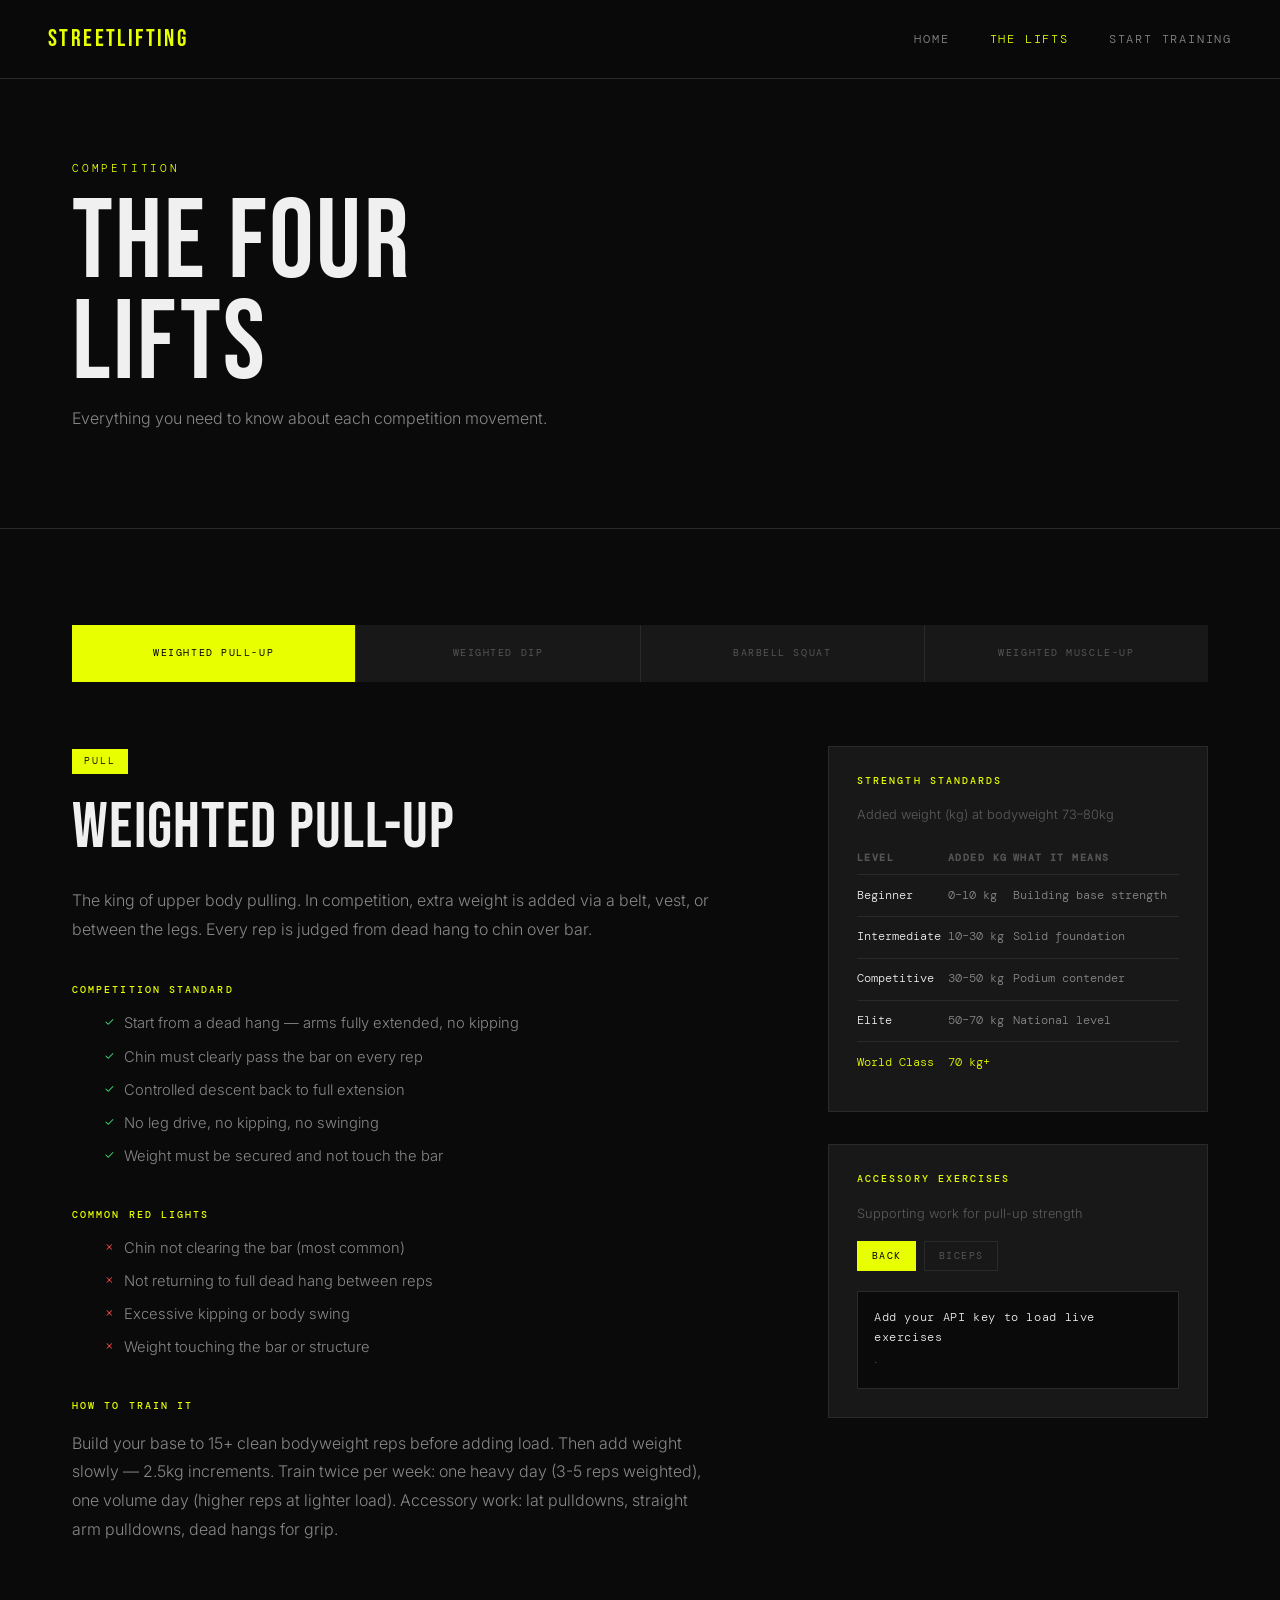
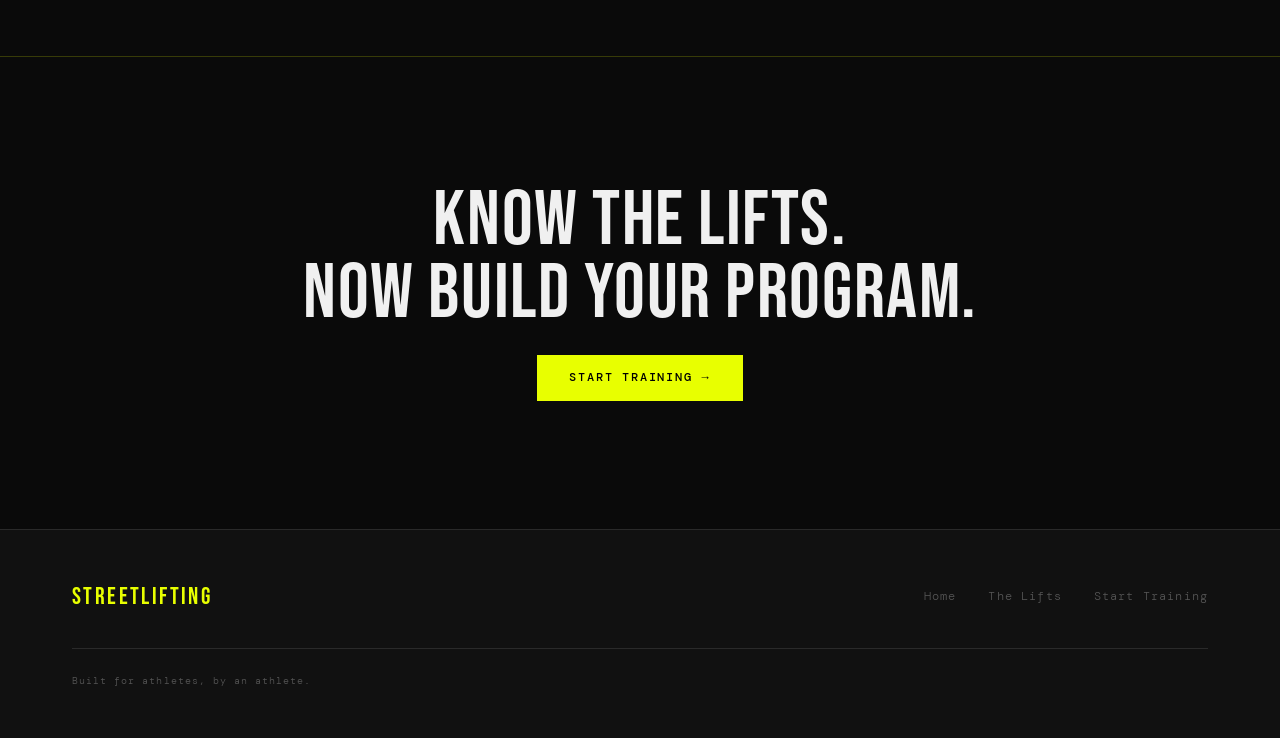
==== lifts.html @ 91a70bfb "feat: updated a lot of files (forgot to push earlier)" ====
<!DOCTYPE html>
<html lang="en">
<head>
  <meta charset="UTF-8" />
  <meta name="viewport" content="width=device-width, initial-scale=1.0" />
  <title>The Four Lifts — STREETLIFTING</title>
  <link rel="stylesheet" href="https://cdn.jsdelivr.net/npm/bootstrap@5.3.3/dist/css/bootstrap.min.css" />
  <link rel="stylesheet" href="css/style.css" />
  <link href="https://fonts.googleapis.com/css2?family=Bebas+Neue&family=DM+Mono:wght@400;500&family=Inter:wght@300;400;500&display=swap" rel="stylesheet" />
</head>
<body>

  <nav class="site-nav" id="navbar">
    <a href="index.html" class="nav-logo">STREETLIFTING</a>
    <div class="nav-links">
      <a href="index.html">HOME</a>
      <a href="lifts.html" class="active">THE LIFTS</a>
      <a href="start.html">START TRAINING</a>
    </div>
    <div class="nav-hamburger" id="hamburger">&#9776;</div>
  </nav>
  <div class="nav-mobile" id="mobileMenu">
    <a href="index.html">HOME</a>
    <a href="lifts.html">THE LIFTS</a>
    <a href="start.html">START TRAINING</a>
  </div>

  <!-- PAGE HEADER -->
  <section class="page-header">
    <div class="container-sl">
      <div class="section-eyebrow">COMPETITION</div>
      <h1 class="hero-title" style="font-size: clamp(3rem, 10vw, 7rem);">THE FOUR<br/>LIFTS</h1>
      <p class="body-text">Everything you need to know about each competition movement.</p>
    </div>
  </section>

  <!-- LIFT TABS -->
  <section class="section-dark">
    <div class="container-sl">
      <div class="lift-tabs" id="liftTabs">
        <button class="lift-tab active" data-lift="pullup">WEIGHTED PULL-UP</button>
        <button class="lift-tab" data-lift="dip">WEIGHTED DIP</button>
        <button class="lift-tab" data-lift="squat">BARBELL SQUAT</button>
        <button class="lift-tab" data-lift="muscleup">WEIGHTED MUSCLE-UP</button>
      </div>

      <!-- PULL-UP PANEL -->
      <div class="lift-panel active" id="panel-pullup">
        <div class="lift-detail-layout">
          <div class="lift-detail-main">
            <div class="lift-badge">PULL</div>
            <h2 class="lift-detail-title">WEIGHTED PULL-UP</h2>
            <p class="body-text">The king of upper body pulling. In competition, extra weight is added via a belt, vest, or between the legs. Every rep is judged from dead hang to chin over bar.</p>

            <div class="detail-block">
              <h4 class="detail-heading">COMPETITION STANDARD</h4>
              <ul class="standards-list">
                <li>Start from a dead hang — arms fully extended, no kipping</li>
                <li>Chin must clearly pass the bar on every rep</li>
                <li>Controlled descent back to full extension</li>
                <li>No leg drive, no kipping, no swinging</li>
                <li>Weight must be secured and not touch the bar</li>
              </ul>
            </div>

            <div class="detail-block">
              <h4 class="detail-heading">COMMON RED LIGHTS</h4>
              <ul class="redlight-list">
                <li>Chin not clearing the bar (most common)</li>
                <li>Not returning to full dead hang between reps</li>
                <li>Excessive kipping or body swing</li>
                <li>Weight touching the bar or structure</li>
              </ul>
            </div>

            <div class="detail-block">
              <h4 class="detail-heading">HOW TO TRAIN IT</h4>
              <p class="body-text">Build your base to 15+ clean bodyweight reps before adding load. Then add weight slowly — 2.5kg increments. Train twice per week: one heavy day (3-5 reps weighted), one volume day (higher reps at lighter load). Accessory work: lat pulldowns, straight arm pulldowns, dead hangs for grip.</p>
            </div>
          </div>

          <div class="lift-detail-side">
            <div class="standards-table-wrap">
              <h4 class="detail-heading">STRENGTH STANDARDS</h4>
              <p class="body-text" style="font-size:0.8rem; opacity:0.6; margin-bottom:1rem;">Added weight (kg) at bodyweight 73–80kg</p>
              <table class="standards-table">
                <thead>
                  <tr><th>LEVEL</th><th>ADDED KG</th><th>WHAT IT MEANS</th></tr>
                </thead>
                <tbody>
                  <tr><td>Beginner</td><td>0–10 kg</td><td>Building base strength</td></tr>
                  <tr><td>Intermediate</td><td>10–30 kg</td><td>Solid foundation</td></tr>
                  <tr><td>Competitive</td><td>30–50 kg</td><td>Podium contender</td></tr>
                  <tr><td>Elite</td><td>50–70 kg</td><td>National level</td></tr>
                  <tr><td>World Class</td><td>70 kg+</td>
                </tbody>
              </table>
            </div>

            <!-- API ACCESSORY SECTION -->
            <div class="accessory-wrap">
              <h4 class="detail-heading">ACCESSORY EXERCISES</h4>
              <p class="body-text" style="font-size:0.8rem; opacity:0.6; margin-bottom:1rem;">Supporting work for pull-up strength</p>
              <div class="accessory-filter-row">
                <button class="accessory-filter active" data-muscle="back">BACK</button>
                <button class="accessory-filter" data-muscle="biceps">BICEPS</button>
              </div>
              <div class="accessory-results" id="accessory-pullup">
                <div class="api-loading">Loading exercises...</div>
              </div>
            </div>
          </div>
        </div>
      </div>

      <!-- DIP PANEL -->
      <div class="lift-panel" id="panel-dip">
        <div class="lift-detail-layout">
          <div class="lift-detail-main">
            <div class="lift-badge">PUSH</div>
            <h2 class="lift-detail-title">WEIGHTED DIP</h2>
            <p class="body-text">The pressing counterpart to the pull-up. Performed on parallel bars with added weight. Requires full lockout at the top and 90° elbow bend at the bottom minimum.</p>

            <div class="detail-block">
              <h4 class="detail-heading">COMPETITION STANDARD</h4>
              <ul class="standards-list">
                <li>Start at full lockout — arms completely straight</li>
                <li>Lower until upper arm is parallel to the ground (90° at elbow)</li>
                <li>Return to full lockout — no partial reps</li>
                <li>Body stays controlled — no excessive forward lean</li>
                <li>Feet must not touch the bars or ground</li>
              </ul>
            </div>

            <div class="detail-block">
              <h4 class="detail-heading">COMMON RED LIGHTS</h4>
              <ul class="redlight-list">
                <li>Not reaching 90° depth at the bottom</li>
                <li>Not locking out fully at the top</li>
                <li>Feet touching the structure</li>
                <li>Excessive forward lean beyond what's needed</li>
              </ul>
            </div>

            <div class="detail-block">
              <h4 class="detail-heading">HOW TO TRAIN IT</h4>
              <p class="body-text">Reach 20+ clean bodyweight dips before loading. Add weight in 5kg steps. Heavy day: 3-5 reps at 85-90% max. Volume day: multiple sets of 8-12 at moderate weight. Accessory: tricep pushdowns, chest press, shoulder stability work.</p>
            </div>
          </div>

          <div class="lift-detail-side">
            <div class="standards-table-wrap">
              <h4 class="detail-heading">STRENGTH STANDARDS</h4>
              <p class="body-text" style="font-size:0.8rem; opacity:0.6; margin-bottom:1rem;">Added weight (kg) at bodyweight 75–82kg</p>
              <table class="standards-table">
                <thead>
                  <tr><th>LEVEL</th><th>ADDED KG</th><th>WHAT IT MEANS</th></tr>
                </thead>
                <tbody>
                  <tr><td>Beginner</td><td>0–15 kg</td><td>Building base strength</td></tr>
                  <tr><td>Intermediate</td><td>15–40 kg</td><td>Solid foundation</td></tr>
                  <tr><td>Competitive</td><td>40–60 kg</td><td>Podium contender</td></tr>
                  <tr><td>Elite</td><td>60–90 kg</td><td>National level</td></tr>
                  <tr><td>World Class</td><td>90 kg+</td><td>Top of the sport</td></tr>
                </tbody>
              </table>
            </div>

            <div class="accessory-wrap">
              <h4 class="detail-heading">ACCESSORY EXERCISES</h4>
              <p class="body-text" style="font-size:0.8rem; opacity:0.6; margin-bottom:1rem;">Supporting work for dip strength</p>
              <div class="accessory-filter-row">
                <button class="accessory-filter active" data-muscle="triceps">TRICEPS</button>
                <button class="accessory-filter" data-muscle="chest">CHEST</button>
              </div>
              <div class="accessory-results" id="accessory-dip">
                <div class="api-loading">Loading exercises...</div>
              </div>
            </div>
          </div>
        </div>
      </div>

      <!-- SQUAT PANEL -->
      <div class="lift-panel" id="panel-squat">
        <div class="lift-detail-layout">
          <div class="lift-detail-main">
            <div class="lift-badge">LEGS</div>
            <h2 class="lift-detail-title">BARBELL SQUAT</h2>
            <p class="body-text">The raw strength anchor of streetlifting. A back squat judged to competition depth — hip crease below knee. Often the lift that separates the competitors from the contenders.</p>

            <div class="detail-block">
              <h4 class="detail-heading">COMPETITION STANDARD</h4>
              <ul class="standards-list">
                <li>Bar on upper back (high or low bar, athlete's choice)</li>
                <li>Hip crease must pass below the top of the knee at the bottom</li>
                <li>Stand to full lockout at the top</li>
                <li>No squat suit or wraps unless federation allows</li>
                <li>Wait for the judge's signal before beginning and racking</li>
              </ul>
            </div>

            <div class="detail-block">
              <h4 class="detail-heading">COMMON RED LIGHTS</h4>
              <ul class="redlight-list">
                <li>Depth not reached (most common fault in competition)</li>
                <li>Not waiting for the rack signal</li>
                <li>Forward lean causing bar to shift</li>
                <li>Knee cave at the bottom</li>
              </ul>
            </div>

            <div class="detail-block">
              <h4 class="detail-heading">HOW TO TRAIN IT</h4>
              <p class="body-text">Train depth from day one — never squat to a box that's too high. Program linear progression: add 2.5–5kg per session when you're newer. Run 3–5 rep sets for competition prep. Accessory: Romanian deadlifts, leg press, Bulgarian split squats, core work.</p>
            </div>
          </div>

          <div class="lift-detail-side">
            <div class="standards-table-wrap">
              <h4 class="detail-heading">STRENGTH STANDARDS</h4>
              <p class="body-text" style="font-size:0.8rem; opacity:0.6; margin-bottom:1rem;">Total weight lifted (kg) at bodyweight 75–82kg</p>
              <table class="standards-table">
                <thead>
                  <tr><th>LEVEL</th><th>SQUAT (KG)</th><th>BW MULTIPLE</th></tr>
                </thead>
                <tbody>
                  <tr><td>Beginner</td><td>60–80 kg</td><td>~0.8–1.0x BW</td></tr>
                  <tr><td>Intermediate</td><td>80–120 kg</td><td>~1.0–1.5x BW</td></tr>
                  <tr><td>Competitive</td><td>120–160 kg</td><td>~1.5–2.0x BW</td></tr>
                  <tr><td>Elite</td><td>160–200 kg</td><td>~2.0–2.5x BW</td></tr>
                  <tr><td>World Class</td><td>200 kg+</td><td>2.5x BW+</td></tr>
                </tbody>
              </table>
            </div>

            <div class="accessory-wrap">
              <h4 class="detail-heading">ACCESSORY EXERCISES</h4>
              <p class="body-text" style="font-size:0.8rem; opacity:0.6; margin-bottom:1rem;">Supporting work for squat strength</p>
              <div class="accessory-filter-row">
                <button class="accessory-filter active" data-muscle="quadriceps">QUADS</button>
                <button class="accessory-filter" data-muscle="glutes">GLUTES</button>
              </div>
              <div class="accessory-results" id="accessory-squat">
                <div class="api-loading">Loading exercises...</div>
              </div>
            </div>
          </div>
        </div>
      </div>

      <!-- MUSCLE-UP PANEL -->
      <div class="lift-panel" id="panel-muscleup">
        <div class="lift-detail-layout">
          <div class="lift-detail-main">
            <div class="lift-badge">SKILL</div>
            <h2 class="lift-detail-title">WEIGHTED MUSCLE-UP</h2>
            <p class="body-text">The technical crown of the sport. A bar muscle-up performed with additional weight — requires both pulling and pushing strength, plus the transition. The hardest lift to judge cleanly.</p>

            <div class="detail-block">
              <h4 class="detail-heading">COMPETITION STANDARD</h4>
              <ul class="standards-list">
                <li>Start from dead hang</li>
                <li>Pull through the bar to a full dip lockout at the top</li>
                <li>No kipping — strict muscle-up only (federation dependent)</li>
                <li>Arms fully extended at the top before descent</li>
                <li>Controlled return to dead hang</li>
              </ul>
            </div>

            <div class="detail-block">
              <h4 class="detail-heading">COMMON RED LIGHTS</h4>
              <ul class="redlight-list">
                <li>Not locking out at the top</li>
                <li>Excessive kipping (federation dependent)</li>
                <li>Not returning to dead hang</li>
                <li>Incomplete transition (chest not clearing the bar)</li>
              </ul>
            </div>

            <div class="detail-block">
              <h4 class="detail-heading">HOW TO TRAIN IT</h4>
              <p class="body-text">You need a strict muscle-up before adding any weight. Period. Build to 5+ clean bodyweight reps first. Then add 2.5kg at a time — transitions get harder fast with load. Train the pull and the dip separately at higher loads than your muscle-up max. Technique is everything here.</p>
            </div>
          </div>

          <div class="lift-detail-side">
            <div class="standards-table-wrap">
              <h4 class="detail-heading">STRENGTH STANDARDS</h4>
              <p class="body-text" style="font-size:0.8rem; opacity:0.6; margin-bottom:1rem;">Added weight (kg) at bodyweight 75–82kg</p>
              <table class="standards-table">
                <thead>
                  <tr><th>LEVEL</th><th>ADDED KG</th><th>WHAT IT MEANS</th></tr>
                </thead>
                <tbody>
                  <tr><td>Beginner</td><td>BW only</td><td>Mastering technique</td></tr>
                  <tr><td>Intermediate</td><td>5–20 kg</td><td>Building loaded strength</td></tr>
                  <tr><td>Competitive</td><td>20–35 kg</td><td>Podium contender</td></tr>
                  <tr><td>Elite</td><td>35–50 kg</td><td>National level</td></tr>
                  <tr><td>World Class</td><td>50 kg+</td><td>Top of the sport</td></tr>
                </tbody>
              </table>
            </div>

            <div class="accessory-wrap">
              <h4 class="detail-heading">ACCESSORY EXERCISES</h4>
              <p class="body-text" style="font-size:0.8rem; opacity:0.6; margin-bottom:1rem;">Supporting work for muscle-up strength</p>
              <div class="accessory-filter-row">
                <button class="accessory-filter active" data-muscle="back">BACK</button>
                <button class="accessory-filter" data-muscle="triceps">TRICEPS</button>
              </div>
              <div class="accessory-results" id="accessory-muscleup">
                <div class="api-loading">Loading exercises...</div>
              </div>
            </div>
          </div>
        </div>
      </div>

    </div>
  </section>

  <section class="section-cta">
    <div class="container-sl text-center">
      <h2 class="section-title">KNOW THE LIFTS.<br/>NOW BUILD YOUR PROGRAM.</h2>
      <a href="start.html" class="btn-primary-sl">START TRAINING →</a>
    </div>
  </section>

  <footer class="site-footer">
    <div class="container-sl">
      <div class="footer-top">
        <span class="nav-logo">STREETLIFTING</span>
        <div class="footer-links">
          <a href="index.html">Home</a>
          <a href="lifts.html">The Lifts</a>
          <a href="start.html">Start Training</a>
        </div>
      </div>
      <div class="footer-bottom">
        <span>Built for athletes, by an athlete.</span>
      </div>
    </div>
  </footer>

  <script src="https://cdn.jsdelivr.net/npm/bootstrap@5.3.3/dist/js/bootstrap.bundle.min.js"></script>
  <script src="js/nav.js"></script>
  <script src="js/lifts.js"></script>
</body>
</html>
---- css/style.css ----
/* ============================================
   STREETLIFTING — Global Styles
   Dark industrial aesthetic. Bebas Neue + DM Mono.
   ============================================ */

:root {
  --bg-black: #0a0a0a;
  --bg-dark: #111111;
  --bg-card: #181818;
  --bg-card-hover: #202020;
  --accent: #e8ff00;
  --accent-dim: #b8cc00;
  --text-primary: #f0f0f0;
  --text-secondary: #888888;
  --text-muted: #555555;
  --border: #2a2a2a;
  --border-accent: #e8ff0033;
  --red: #ff4444;
  --green: #44ff88;
  --font-display: 'Bebas Neue', sans-serif;
  --font-mono: 'DM Mono', monospace;
  --font-body: 'Inter', sans-serif;
}

*, *::before, *::after { box-sizing: border-box; margin: 0; padding: 0; }

html { scroll-behavior: smooth; }

body {
  background: var(--bg-black);
  color: var(--text-primary);
  font-family: var(--font-body);
  font-weight: 300;
  line-height: 1.6;
  overflow-x: hidden;
}

/* ============================================
   NAVIGATION
   ============================================ */

.site-nav {
  position: fixed;
  top: 0; left: 0; right: 0;
  z-index: 100;
  display: flex;
  align-items: center;
  justify-content: space-between;
  padding: 1.25rem 3rem;
  background: rgba(10,10,10,0.92);
  backdrop-filter: blur(12px);
  border-bottom: 1px solid var(--border);
  transition: padding 0.3s ease;
}

.site-nav.scrolled {
  padding: 0.85rem 3rem;
}

.nav-logo {
  font-family: var(--font-display);
  font-size: 1.5rem;
  letter-spacing: 0.1em;
  color: var(--accent);
  text-decoration: none;
}

.nav-links {
  display: flex;
  gap: 2.5rem;
}

.nav-links a {
  font-family: var(--font-mono);
  font-size: 0.75rem;
  letter-spacing: 0.15em;
  color: var(--text-secondary);
  text-decoration: none;
  transition: color 0.2s;
}

.nav-links a:hover,
.nav-links a.active {
  color: var(--accent);
}

.nav-hamburger {
  display: none;
  font-size: 1.5rem;
  color: var(--text-primary);
  cursor: pointer;
}

.nav-mobile {
  display: none;
  position: fixed;
  top: 60px; left: 0; right: 0;
  z-index: 99;
  background: var(--bg-dark);
  border-bottom: 1px solid var(--border);
  flex-direction: column;
  padding: 1rem 2rem;
  gap: 1rem;
}

.nav-mobile.open { display: flex; }

.nav-mobile a {
  font-family: var(--font-mono);
  font-size: 0.85rem;
  letter-spacing: 0.15em;
  color: var(--text-secondary);
  text-decoration: none;
  padding: 0.5rem 0;
  border-bottom: 1px solid var(--border);
}

@media (max-width: 768px) {
  .site-nav { padding: 1rem 1.5rem; }
  .nav-links { display: none; }
  .nav-hamburger { display: block; }
}

/* ============================================
   LAYOUT
   ============================================ */

.container-sl {
  max-width: 1200px;
  margin: 0 auto;
  padding: 0 2rem;
}

.section-dark {
  background: var(--bg-black);
  padding: 6rem 0;
}

.section-accent {
  background: var(--bg-dark);
  padding: 6rem 0;
  border-top: 1px solid var(--border);
  border-bottom: 1px solid var(--border);
}

.section-cta {
  background: var(--bg-black);
  padding: 8rem 0;
  border-top: 1px solid var(--border-accent);
}

/* ============================================
   TYPOGRAPHY
   ============================================ */

.hero-title {
  font-family: var(--font-display);
  font-size: clamp(5rem, 15vw, 11rem);
  line-height: 0.9;
  letter-spacing: 0.02em;
  color: var(--text-primary);
}

.section-title {
  font-family: var(--font-display);
  font-size: clamp(2.5rem, 6vw, 5rem);
  line-height: 0.95;
  letter-spacing: 0.02em;
  color: var(--text-primary);
  margin-bottom: 1.5rem;
}

.section-eyebrow {
  font-family: var(--font-mono);
  font-size: 0.7rem;
  letter-spacing: 0.25em;
  color: var(--accent);
  margin-bottom: 1rem;
}

.body-text {
  font-size: 1rem;
  color: var(--text-secondary);
  line-height: 1.8;
  max-width: 640px;
  margin-bottom: 1rem;
}

/* ============================================
   HERO
   ============================================ */

.hero {
  min-height: 100vh;
  display: flex;
  flex-direction: column;
  justify-content: center;
  padding-top: 80px;
  position: relative;
  overflow: hidden;
  background: var(--bg-black);
}

.hero-bg-text {
  position: absolute;
  font-family: var(--font-display);
  font-size: clamp(15rem, 40vw, 35rem);
  color: rgba(232, 255, 0, 0.025);
  right: -2rem;
  top: 50%;
  transform: translateY(-50%);
  pointer-events: none;
  letter-spacing: -0.05em;
  line-height: 1;
}

.hero-content {
  padding: 4rem 3rem;
  max-width: 1200px;
  margin: 0 auto;
  width: 100%;
  animation: fadeUp 0.8s ease both;
}

.hero-eyebrow {
  font-family: var(--font-mono);
  font-size: 0.7rem;
  letter-spacing: 0.3em;
  color: var(--accent);
  margin-bottom: 1.5rem;
}

.hero-sub {
  font-size: 1.1rem;
  color: var(--text-secondary);
  margin: 1.5rem 0 2.5rem;
  line-height: 1.7;
}

.hero-cta-row {
  display: flex;
  gap: 1rem;
  flex-wrap: wrap;
}

.hero-stats-bar {
  display: flex;
  border-top: 1px solid var(--border);
  background: var(--bg-dark);
  padding: 0 3rem;
}

.hero-stat {
  flex: 1;
  display: flex;
  flex-direction: column;
  align-items: center;
  padding: 1.5rem 1rem;
  border-right: 1px solid var(--border);
}

.hero-stat:last-child { border-right: none; }

.stat-num {
  font-family: var(--font-display);
  font-size: 2.5rem;
  color: var(--accent);
  line-height: 1;
}

.stat-label {
  font-family: var(--font-mono);
  font-size: 0.65rem;
  letter-spacing: 0.1em;
  color: var(--text-muted);
  margin-top: 0.25rem;
  text-align: center;
}

@media (max-width: 600px) {
  .hero-content { padding: 3rem 1.5rem; }
  .hero-stats-bar { padding: 0; flex-wrap: wrap; }
  .hero-stat { flex: 0 0 50%; border-bottom: 1px solid var(--border); }
}

/* ============================================
   BUTTONS
   ============================================ */

.btn-primary-sl {
  display: inline-block;
  background: var(--accent);
  color: #000;
  font-family: var(--font-mono);
  font-size: 0.75rem;
  font-weight: 500;
  letter-spacing: 0.15em;
  padding: 0.85rem 2rem;
  text-decoration: none;
  border: none;
  cursor: pointer;
  transition: background 0.2s, transform 0.15s;
}

.btn-primary-sl:hover {
  background: var(--accent-dim);
  transform: translateY(-1px);
}

.btn-ghost-sl {
  display: inline-block;
  background: transparent;
  color: var(--text-primary);
  font-family: var(--font-mono);
  font-size: 0.75rem;
  letter-spacing: 0.15em;
  padding: 0.85rem 2rem;
  text-decoration: none;
  border: 1px solid var(--border);
  cursor: pointer;
  transition: border-color 0.2s, color 0.2s;
}

.btn-ghost-sl:hover {
  border-color: var(--accent);
  color: var(--accent);
}

/* ============================================
   HOME — SPLIT LAYOUT
   ============================================ */

.split-layout {
  display: grid;
  grid-template-columns: 1fr 1fr;
  gap: 6rem;
  align-items: center;
}

.lift-icons-grid {
  display: grid;
  grid-template-columns: 1fr 1fr;
  gap: 1px;
  background: var(--border);
}

.lift-icon-card {
  background: var(--bg-card);
  padding: 2.5rem;
  display: flex;
  flex-direction: column;
  align-items: center;
  gap: 1rem;
  transition: background 0.2s;
}

.lift-icon-card:hover { background: var(--bg-card-hover); }

.lift-icon {
  font-size: 2.5rem;
  color: var(--accent);
}

.lift-icon-name {
  font-family: var(--font-mono);
  font-size: 0.65rem;
  letter-spacing: 0.15em;
  color: var(--text-muted);
  text-align: center;
}

@media (max-width: 900px) {
  .split-layout { grid-template-columns: 1fr; gap: 3rem; }
}

/* ============================================
   ASSESSMENT (HOME)
   ============================================ */

.assessment-grid {
  display: grid;
  grid-template-columns: repeat(auto-fit, minmax(200px, 1fr));
  gap: 1.5rem;
  margin-top: 2rem;
}

.assess-input-group { display: flex; flex-direction: column; gap: 0.5rem; }

.assess-label {
  font-family: var(--font-mono);
  font-size: 0.65rem;
  letter-spacing: 0.15em;
  color: var(--text-muted);
}

.assess-input {
  background: var(--bg-card);
  border: 1px solid var(--border);
  color: var(--text-primary);
  padding: 0.75rem 1rem;
  font-family: var(--font-mono);
  font-size: 0.9rem;
  outline: none;
  transition: border-color 0.2s;
  width: 100%;
}

.assess-input:focus { border-color: var(--accent); }

.assess-result {
  margin-top: 2.5rem;
  padding: 2rem;
  background: var(--bg-card);
  border-left: 3px solid var(--accent);
  animation: fadeUp 0.4s ease both;
}

.assess-result-level {
  font-family: var(--font-display);
  font-size: 3rem;
  color: var(--accent);
  line-height: 1;
}

.assess-result-text {
  font-family: var(--font-mono);
  font-size: 0.85rem;
  color: var(--text-secondary);
  margin-top: 0.75rem;
  line-height: 1.7;
}

/* ============================================
   COMPETITION FORMAT STEPS
   ============================================ */

.format-steps {
  display: grid;
  grid-template-columns: repeat(auto-fit, minmax(260px, 1fr));
  gap: 1px;
  background: var(--border);
  margin-top: 3rem;
}

.format-step {
  background: var(--bg-card);
  padding: 2.5rem;
  display: flex;
  gap: 1.5rem;
}

.step-num {
  font-family: var(--font-display);
  font-size: 3rem;
  color: var(--accent);
  line-height: 1;
  flex-shrink: 0;
}

.step-content h3 {
  font-family: var(--font-mono);
  font-size: 0.75rem;
  letter-spacing: 0.2em;
  color: var(--text-primary);
  margin-bottom: 0.75rem;
}

.step-content p {
  font-size: 0.9rem;
  color: var(--text-secondary);
  line-height: 1.7;
}

/* ============================================
   PAGE HEADER
   ============================================ */

.page-header {
  padding: 10rem 0 5rem;
  background: var(--bg-black);
  border-bottom: 1px solid var(--border);
}

.page-header .container-sl { max-width: 1200px; margin: 0 auto; padding: 0 2rem; }

/* ============================================
   LIFTS PAGE — TABS
   ============================================ */

.lift-tabs {
  display: flex;
  flex-wrap: wrap;
  gap: 1px;
  background: var(--border);
  margin-bottom: 4rem;
}

.lift-tab {
  flex: 1;
  min-width: 160px;
  background: var(--bg-card);
  border: none;
  color: var(--text-muted);
  font-family: var(--font-mono);
  font-size: 0.65rem;
  letter-spacing: 0.15em;
  padding: 1.25rem 1rem;
  cursor: pointer;
  transition: all 0.2s;
}

.lift-tab:hover { color: var(--text-primary); background: var(--bg-card-hover); }
.lift-tab.active { background: var(--accent); color: #000; }

.lift-panel { display: none; }
.lift-panel.active { display: block; animation: fadeUp 0.3s ease both; }

.lift-detail-layout {
  display: grid;
  grid-template-columns: 1fr 380px;
  gap: 4rem;
  align-items: start;
}

@media (max-width: 1000px) {
  .lift-detail-layout { grid-template-columns: 1fr; }
}

.lift-badge {
  font-family: var(--font-mono);
  font-size: 0.65rem;
  letter-spacing: 0.2em;
  color: #000;
  background: var(--accent);
  padding: 0.25rem 0.75rem;
  display: inline-block;
  margin-bottom: 1rem;
}

.lift-detail-title {
  font-family: var(--font-display);
  font-size: clamp(2.5rem, 5vw, 4rem);
  letter-spacing: 0.02em;
  color: var(--text-primary);
  margin-bottom: 1.25rem;
}

.detail-block { margin-top: 2.5rem; }

.detail-heading {
  font-family: var(--font-mono);
  font-size: 0.65rem;
  letter-spacing: 0.2em;
  color: var(--accent);
  margin-bottom: 1rem;
}

.standards-list, .redlight-list {
  list-style: none;
  display: flex;
  flex-direction: column;
  gap: 0.6rem;
}

.standards-list li, .redlight-list li {
  font-size: 0.92rem;
  color: var(--text-secondary);
  padding-left: 1.25rem;
  position: relative;
  line-height: 1.6;
}

.standards-list li::before {
  content: '✓';
  position: absolute;
  left: 0;
  color: var(--green);
  font-size: 0.75rem;
}

.redlight-list li::before {
  content: '✗';
  position: absolute;
  left: 0;
  color: var(--red);
  font-size: 0.75rem;
}

/* Standards table */
.standards-table-wrap {
  background: var(--bg-card);
  padding: 1.75rem;
  border: 1px solid var(--border);
  margin-bottom: 2rem;
}

.standards-table {
  width: 100%;
  border-collapse: collapse;
  font-family: var(--font-mono);
  font-size: 0.78rem;
}

.standards-table th {
  color: var(--text-muted);
  font-size: 0.62rem;
  letter-spacing: 0.15em;
  padding: 0.5rem 0;
  text-align: left;
  border-bottom: 1px solid var(--border);
}

.standards-table td {
  padding: 0.65rem 0;
  border-bottom: 1px solid var(--border);
  color: var(--text-secondary);
}

.standards-table td:first-child { color: var(--text-primary); }
.standards-table tr:last-child td { border-bottom: none; color: var(--accent); }

/* Accessory exercises */
.accessory-wrap {
  background: var(--bg-card);
  padding: 1.75rem;
  border: 1px solid var(--border);
}

.accessory-filter-row {
  display: flex;
  gap: 0.5rem;
  margin-bottom: 1.25rem;
  flex-wrap: wrap;
}

.accessory-filter {
  background: transparent;
  border: 1px solid var(--border);
  color: var(--text-muted);
  font-family: var(--font-mono);
  font-size: 0.62rem;
  letter-spacing: 0.15em;
  padding: 0.4rem 0.85rem;
  cursor: pointer;
  transition: all 0.2s;
}

.accessory-filter:hover { border-color: var(--accent); color: var(--accent); }
.accessory-filter.active { background: var(--accent); color: #000; border-color: var(--accent); }

.accessory-results { display: flex; flex-direction: column; gap: 0.75rem; }

.exercise-card {
  background: var(--bg-black);
  border: 1px solid var(--border);
  padding: 1rem;
  animation: fadeUp 0.3s ease both;
}

.exercise-card-name {
  font-family: var(--font-mono);
  font-size: 0.78rem;
  color: var(--text-primary);
  letter-spacing: 0.05em;
  margin-bottom: 0.3rem;
}

.exercise-card-meta {
  font-size: 0.75rem;
  color: var(--text-muted);
}

.api-loading {
  font-family: var(--font-mono);
  font-size: 0.75rem;
  color: var(--text-muted);
  letter-spacing: 0.1em;
  padding: 1rem 0;
}

/* ============================================
   START TRAINING — TOOLS
   ============================================ */

.tool-block {
  border: 1px solid var(--border);
  background: var(--bg-card);
  padding: 3rem;
  margin-bottom: 2rem;
}

.tool-header {
  display: flex;
  gap: 2rem;
  align-items: flex-start;
  margin-bottom: 2.5rem;
  padding-bottom: 2rem;
  border-bottom: 1px solid var(--border);
}

.tool-num {
  font-family: var(--font-display);
  font-size: 4rem;
  color: var(--accent);
  line-height: 1;
  flex-shrink: 0;
}

.tool-title {
  font-family: var(--font-display);
  font-size: clamp(1.8rem, 4vw, 3rem);
  letter-spacing: 0.02em;
  color: var(--text-primary);
  margin-bottom: 0.5rem;
}

.tool-subtitle {
  font-size: 0.9rem;
  color: var(--text-muted);
}

.tool-inputs-row {
  display: flex;
  gap: 1rem;
  align-items: flex-end;
  flex-wrap: wrap;
}

.tool-input-group { display: flex; flex-direction: column; gap: 0.5rem; }

/* Dashboard cards */
.dashboard-cards {
  display: grid;
  grid-template-columns: repeat(auto-fit, minmax(160px, 1fr));
  gap: 1px;
  background: var(--border);
  margin-top: 2rem;
}

.dash-card {
  background: var(--bg-black);
  padding: 1.75rem 1.5rem;
  display: flex;
  flex-direction: column;
  gap: 0.35rem;
  transition: background 0.2s;
}

.dash-card:hover { background: var(--bg-card-hover); }

.dash-card-label {
  font-family: var(--font-mono);
  font-size: 0.6rem;
  letter-spacing: 0.15em;
  color: var(--text-muted);
}

.dash-card-value {
  font-family: var(--font-display);
  font-size: 2.5rem;
  color: var(--accent);
  line-height: 1;
}

.dash-card-sub {
  font-family: var(--font-mono);
  font-size: 0.62rem;
  color: var(--text-muted);
}

/* Attempt calculator */
.attempt-grid {
  display: grid;
  grid-template-columns: repeat(auto-fit, minmax(200px, 1fr));
  gap: 1.5rem;
}

.attempt-lift-input { display: flex; flex-direction: column; gap: 0.5rem; }

.attempts-result {
  margin-top: 2rem;
  animation: fadeUp 0.3s ease both;
}

.attempts-table-wrap {
  overflow-x: auto;
  margin-bottom: 1rem;
}

.attempts-table {
  width: 100%;
  border-collapse: collapse;
  font-family: var(--font-mono);
  font-size: 0.8rem;
  border: 1px solid var(--border);
}

.attempts-table th {
  background: var(--bg-black);
  color: var(--text-muted);
  font-size: 0.62rem;
  letter-spacing: 0.15em;
  padding: 1rem;
  text-align: left;
  border-bottom: 1px solid var(--border);
}

.attempt-pct {
  color: var(--text-muted);
  font-size: 0.55rem;
  display: block;
}

.attempts-table td {
  padding: 1rem;
  border-bottom: 1px solid var(--border);
  color: var(--text-secondary);
}

.attempts-table td:first-child { color: var(--text-primary); }
.attempts-table td:nth-child(4) { color: var(--accent); }
.attempts-table tr:last-child td { border-bottom: none; }

.attempt-note {
  font-family: var(--font-mono);
  font-size: 0.72rem;
  color: var(--text-muted);
  letter-spacing: 0.05em;
  border-left: 2px solid var(--accent);
  padding-left: 1rem;
}

/* Program builder */
.program-inputs { display: flex; flex-direction: column; gap: 1.5rem; }

.program-inputs-row {
  display: grid;
  grid-template-columns: repeat(auto-fit, minmax(200px, 1fr));
  gap: 1.5rem;
}

.program-result { margin-top: 2.5rem; animation: fadeUp 0.3s ease both; }

.program-result-header {
  margin-bottom: 2rem;
  padding-bottom: 1.5rem;
  border-bottom: 1px solid var(--border);
}

.program-result-title {
  font-family: var(--font-display);
  font-size: 2rem;
  color: var(--accent);
  letter-spacing: 0.05em;
}

.program-result-sub {
  font-family: var(--font-mono);
  font-size: 0.75rem;
  color: var(--text-muted);
  margin-top: 0.5rem;
}

.session-cards {
  display: grid;
  grid-template-columns: repeat(auto-fit, minmax(280px, 1fr));
  gap: 1px;
  background: var(--border);
  margin-bottom: 1.5rem;
}

.session-card {
  background: var(--bg-black);
  padding: 2rem;
  animation: fadeUp 0.4s ease both;
}

.session-day {
  font-family: var(--font-mono);
  font-size: 0.62rem;
  letter-spacing: 0.2em;
  color: var(--accent);
  margin-bottom: 0.75rem;
}

.session-name {
  font-family: var(--font-display);
  font-size: 1.5rem;
  color: var(--text-primary);
  margin-bottom: 1.25rem;
  line-height: 1;
}

.session-exercises { display: flex; flex-direction: column; gap: 0.6rem; }

.session-ex {
  display: flex;
  justify-content: space-between;
  align-items: baseline;
  padding-bottom: 0.5rem;
  border-bottom: 1px solid var(--border);
}

.session-ex:last-child { border-bottom: none; }

.session-ex-name {
  font-size: 0.85rem;
  color: var(--text-secondary);
}

.session-ex-target {
  font-family: var(--font-mono);
  font-size: 0.75rem;
  color: var(--accent);
}

.program-note {
  background: var(--bg-card);
  border-left: 3px solid var(--accent);
  padding: 1.25rem 1.5rem;
  font-size: 0.88rem;
  color: var(--text-secondary);
  line-height: 1.7;
}

/* ============================================
   FOOTER
   ============================================ */

.site-footer {
  background: var(--bg-dark);
  border-top: 1px solid var(--border);
  padding: 3rem 0;
}

.footer-top {
  display: flex;
  justify-content: space-between;
  align-items: center;
  padding-bottom: 2rem;
  border-bottom: 1px solid var(--border);
  margin-bottom: 1.5rem;
  flex-wrap: wrap;
  gap: 1rem;
}

.footer-links {
  display: flex;
  gap: 2rem;
}

.footer-links a {
  font-family: var(--font-mono);
  font-size: 0.72rem;
  letter-spacing: 0.1em;
  color: var(--text-muted);
  text-decoration: none;
  transition: color 0.2s;
}

.footer-links a:hover { color: var(--accent); }

.footer-bottom {
  font-family: var(--font-mono);
  font-size: 0.65rem;
  letter-spacing: 0.1em;
  color: var(--text-muted);
}

/* ============================================
   UTILITIES
   ============================================ */

.hidden { display: none !important; }

@keyframes fadeUp {
  from { opacity: 0; transform: translateY(16px); }
  to   { opacity: 1; transform: translateY(0); }
}

/* Bootstrap override — kill purple */
.btn { border-radius: 0; }
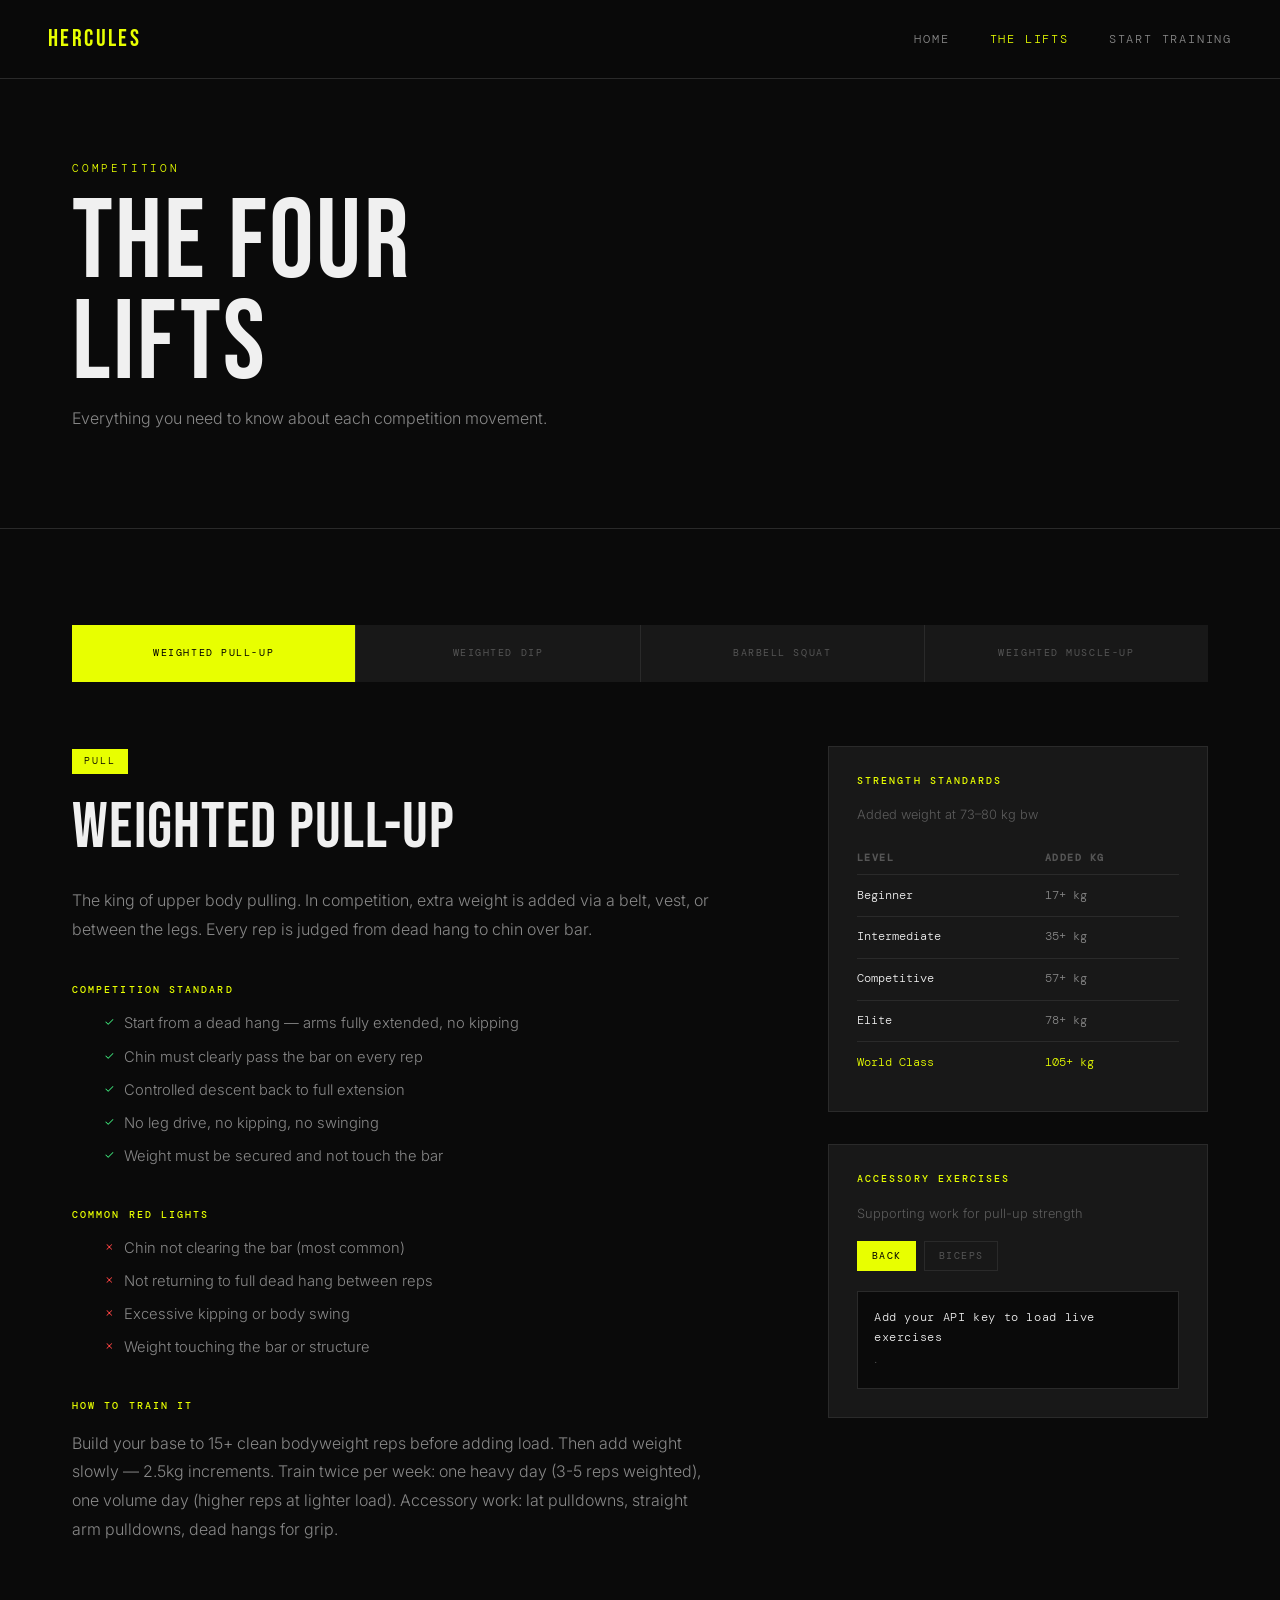
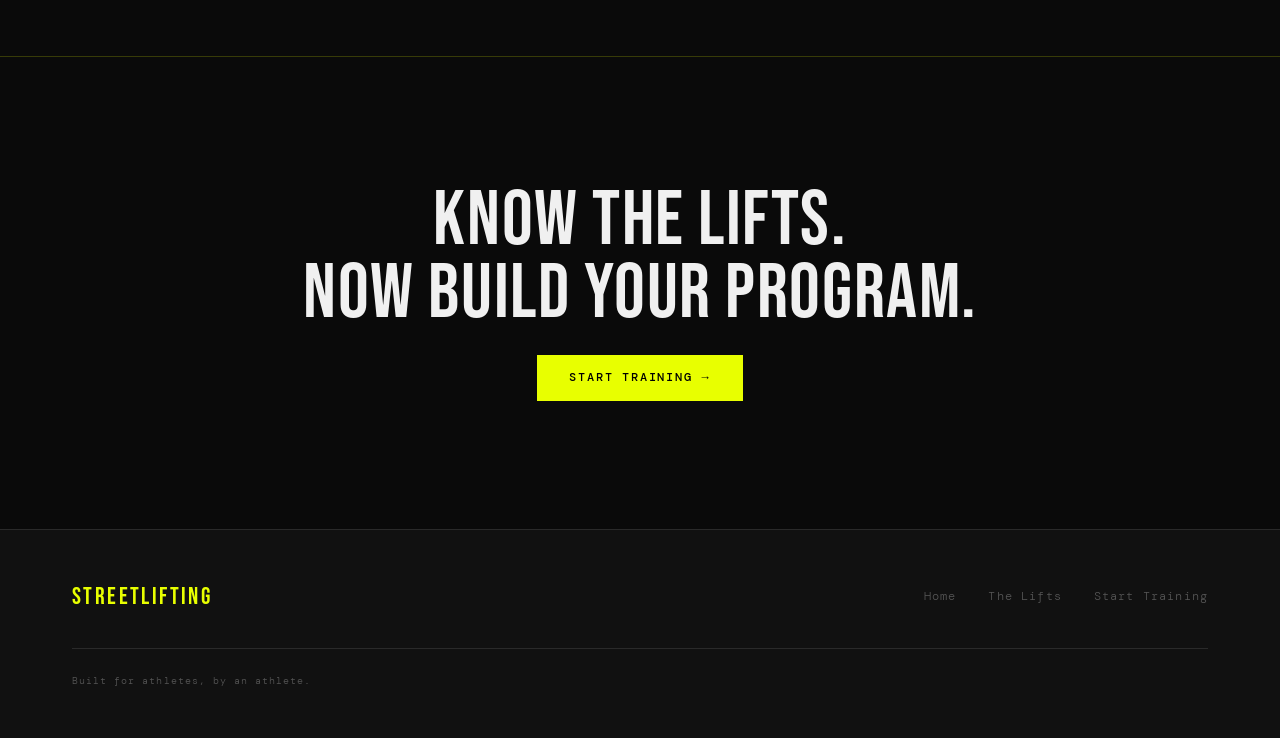
==== commit 220aa9ad: "fix: added correct weight numbers based on Final Rep database" ====
--- a/lifts.html
+++ b/lifts.html
@@ -11,7 +11,7 @@
 <body>
 
   <nav class="site-nav" id="navbar">
-    <a href="index.html" class="nav-logo">STREETLIFTING</a>
+    <a href="index.html" class="nav-logo">HERCULES</a>
     <div class="nav-links">
       <a href="index.html">HOME</a>
       <a href="lifts.html" class="active">THE LIFTS</a>
@@ -82,17 +82,17 @@
           <div class="lift-detail-side">
             <div class="standards-table-wrap">
               <h4 class="detail-heading">STRENGTH STANDARDS</h4>
-              <p class="body-text" style="font-size:0.8rem; opacity:0.6; margin-bottom:1rem;">Added weight (kg) at bodyweight 73–80kg</p>
+              <p class="body-text" style="font-size:0.8rem; opacity:0.6; margin-bottom:1rem;">Added weight at 73–80 kg bw</p>
               <table class="standards-table">
                 <thead>
-                  <tr><th>LEVEL</th><th>ADDED KG</th><th>WHAT IT MEANS</th></tr>
+                  <tr><th>LEVEL</th><th>ADDED KG</th></tr>
                 </thead>
                 <tbody>
-                  <tr><td>Beginner</td><td>0–10 kg</td><td>Building base strength</td></tr>
-                  <tr><td>Intermediate</td><td>10–30 kg</td><td>Solid foundation</td></tr>
-                  <tr><td>Competitive</td><td>30–50 kg</td><td>Podium contender</td></tr>
-                  <tr><td>Elite</td><td>50–70 kg</td><td>National level</td></tr>
-                  <tr><td>World Class</td><td>70 kg+</td>
+                  <tr><td>Beginner</td><td>17+ kg</td>
+                  <tr><td>Intermediate</td><td>35+ kg</td>
+                  <tr><td>Competitive</td><td>57+ kg</td>
+                  <tr><td>Elite</td><td>78+ kg</td>
+                  <tr><td>World Class</td><td>105+ kg</td>
                 </tbody>
               </table>
             </div>
@@ -151,17 +151,17 @@
           <div class="lift-detail-side">
             <div class="standards-table-wrap">
               <h4 class="detail-heading">STRENGTH STANDARDS</h4>
-              <p class="body-text" style="font-size:0.8rem; opacity:0.6; margin-bottom:1rem;">Added weight (kg) at bodyweight 75–82kg</p>
+              <p class="body-text" style="font-size:0.8rem; opacity:0.6; margin-bottom:1rem;">Added weight at 73–80 kg bw</p>
               <table class="standards-table">
                 <thead>
-                  <tr><th>LEVEL</th><th>ADDED KG</th><th>WHAT IT MEANS</th></tr>
+                  <tr><th>LEVEL</th><th>ADDED KG</th></tr>
                 </thead>
                 <tbody>
-                  <tr><td>Beginner</td><td>0–15 kg</td><td>Building base strength</td></tr>
-                  <tr><td>Intermediate</td><td>15–40 kg</td><td>Solid foundation</td></tr>
-                  <tr><td>Competitive</td><td>40–60 kg</td><td>Podium contender</td></tr>
-                  <tr><td>Elite</td><td>60–90 kg</td><td>National level</td></tr>
-                  <tr><td>World Class</td><td>90 kg+</td><td>Top of the sport</td></tr>
+                  <tr><td>Beginner</td><td>28+ kg</td></tr>
+                  <tr><td>Intermediate</td><td>57+ kg</td></tr>
+                  <tr><td>Competitive</td><td>90+ kg</td></tr>
+                  <tr><td>Elite</td><td>122+ kg</td></tr>
+                  <tr><td>World Class</td><td>168 kg+</td></tr>
                 </tbody>
               </table>
             </div>
@@ -219,17 +219,17 @@
           <div class="lift-detail-side">
             <div class="standards-table-wrap">
               <h4 class="detail-heading">STRENGTH STANDARDS</h4>
-              <p class="body-text" style="font-size:0.8rem; opacity:0.6; margin-bottom:1rem;">Total weight lifted (kg) at bodyweight 75–82kg</p>
+              <p class="body-text" style="font-size:0.8rem; opacity:0.6; margin-bottom:1rem;">Total weight lifted at 73–80kg bw</p>
               <table class="standards-table">
                 <thead>
-                  <tr><th>LEVEL</th><th>SQUAT (KG)</th><th>BW MULTIPLE</th></tr>
+                  <tr><th>LEVEL</th><th>SQUAT (KG)</th></tr>
                 </thead>
                 <tbody>
-                  <tr><td>Beginner</td><td>60–80 kg</td><td>~0.8–1.0x BW</td></tr>
-                  <tr><td>Intermediate</td><td>80–120 kg</td><td>~1.0–1.5x BW</td></tr>
-                  <tr><td>Competitive</td><td>120–160 kg</td><td>~1.5–2.0x BW</td></tr>
-                  <tr><td>Elite</td><td>160–200 kg</td><td>~2.0–2.5x BW</td></tr>
-                  <tr><td>World Class</td><td>200 kg+</td><td>2.5x BW+</td></tr>
+                  <tr><td>Beginner</td><td>100+ kg</td></tr>
+                  <tr><td>Intermediate</td><td>135+ kg</td></tr>
+                  <tr><td>Competitive</td><td>172+ kg</td></tr>
+                  <tr><td>Elite</td><td>205+ kg</td></tr>
+                  <tr><td>World Class</td><td>280+ kg</td></tr>
                 </tbody>
               </table>
             </div>
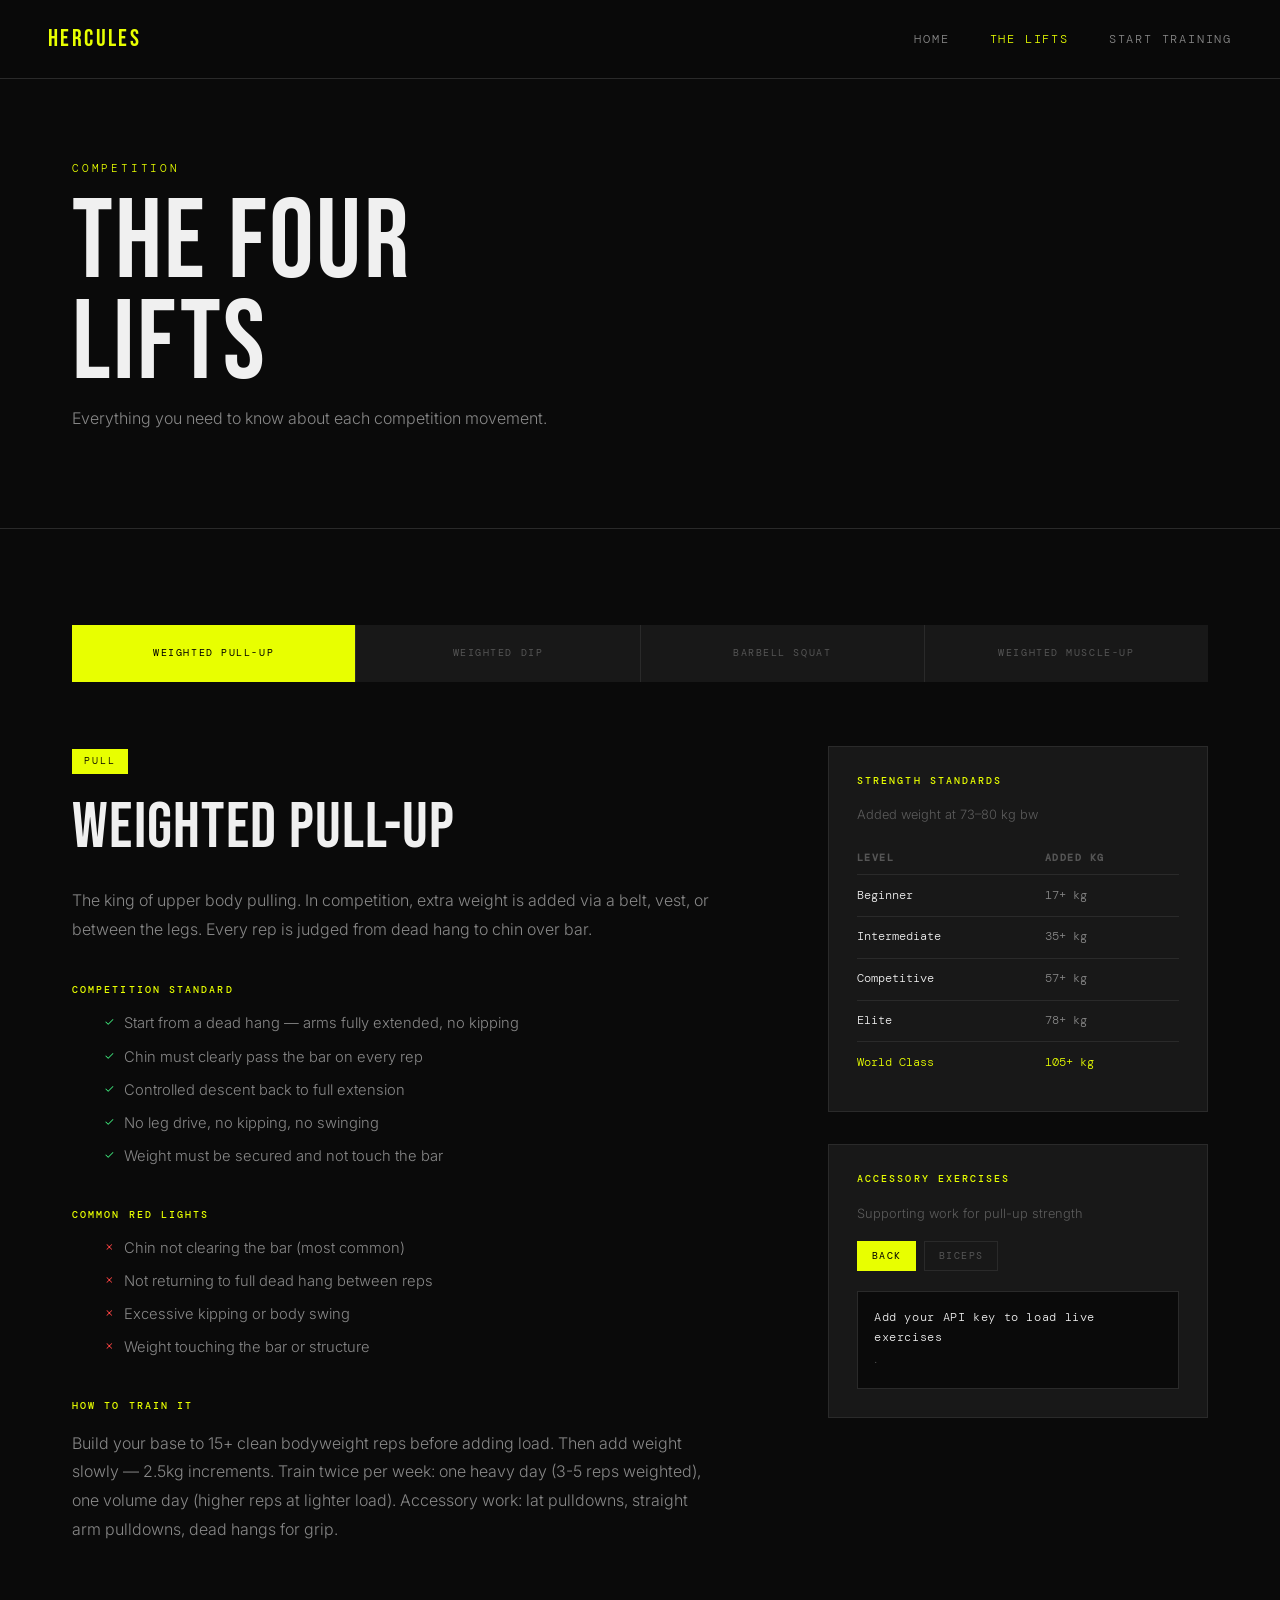
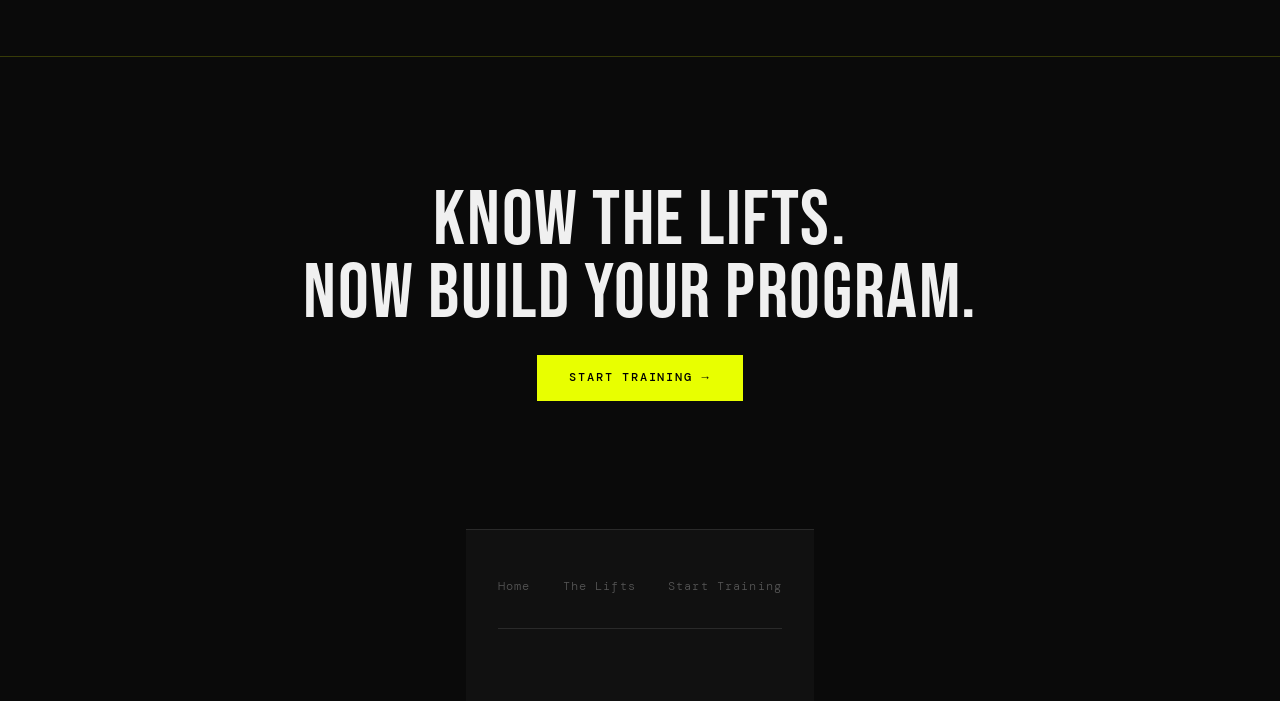
==== commit dafb829a: "fixed footer+footer content" ====
--- a/lifts.html
+++ b/lifts.html
@@ -330,15 +330,11 @@
   <footer class="site-footer">
     <div class="container-sl">
       <div class="footer-top">
-        <span class="nav-logo">STREETLIFTING</span>
         <div class="footer-links">
           <a href="index.html">Home</a>
           <a href="lifts.html">The Lifts</a>
           <a href="start.html">Start Training</a>
         </div>
-      </div>
-      <div class="footer-bottom">
-        <span>Built for athletes, by an athlete.</span>
       </div>
     </div>
   </footer>
--- a/css/style.css
+++ b/css/style.css
@@ -931,6 +931,10 @@
   background: var(--bg-dark);
   border-top: 1px solid var(--border);
   padding: 3rem 0;
+  display: table;
+  text-align: center;
+  margin-left: auto;
+  margin-right: auto;
 }
 
 .footer-top {
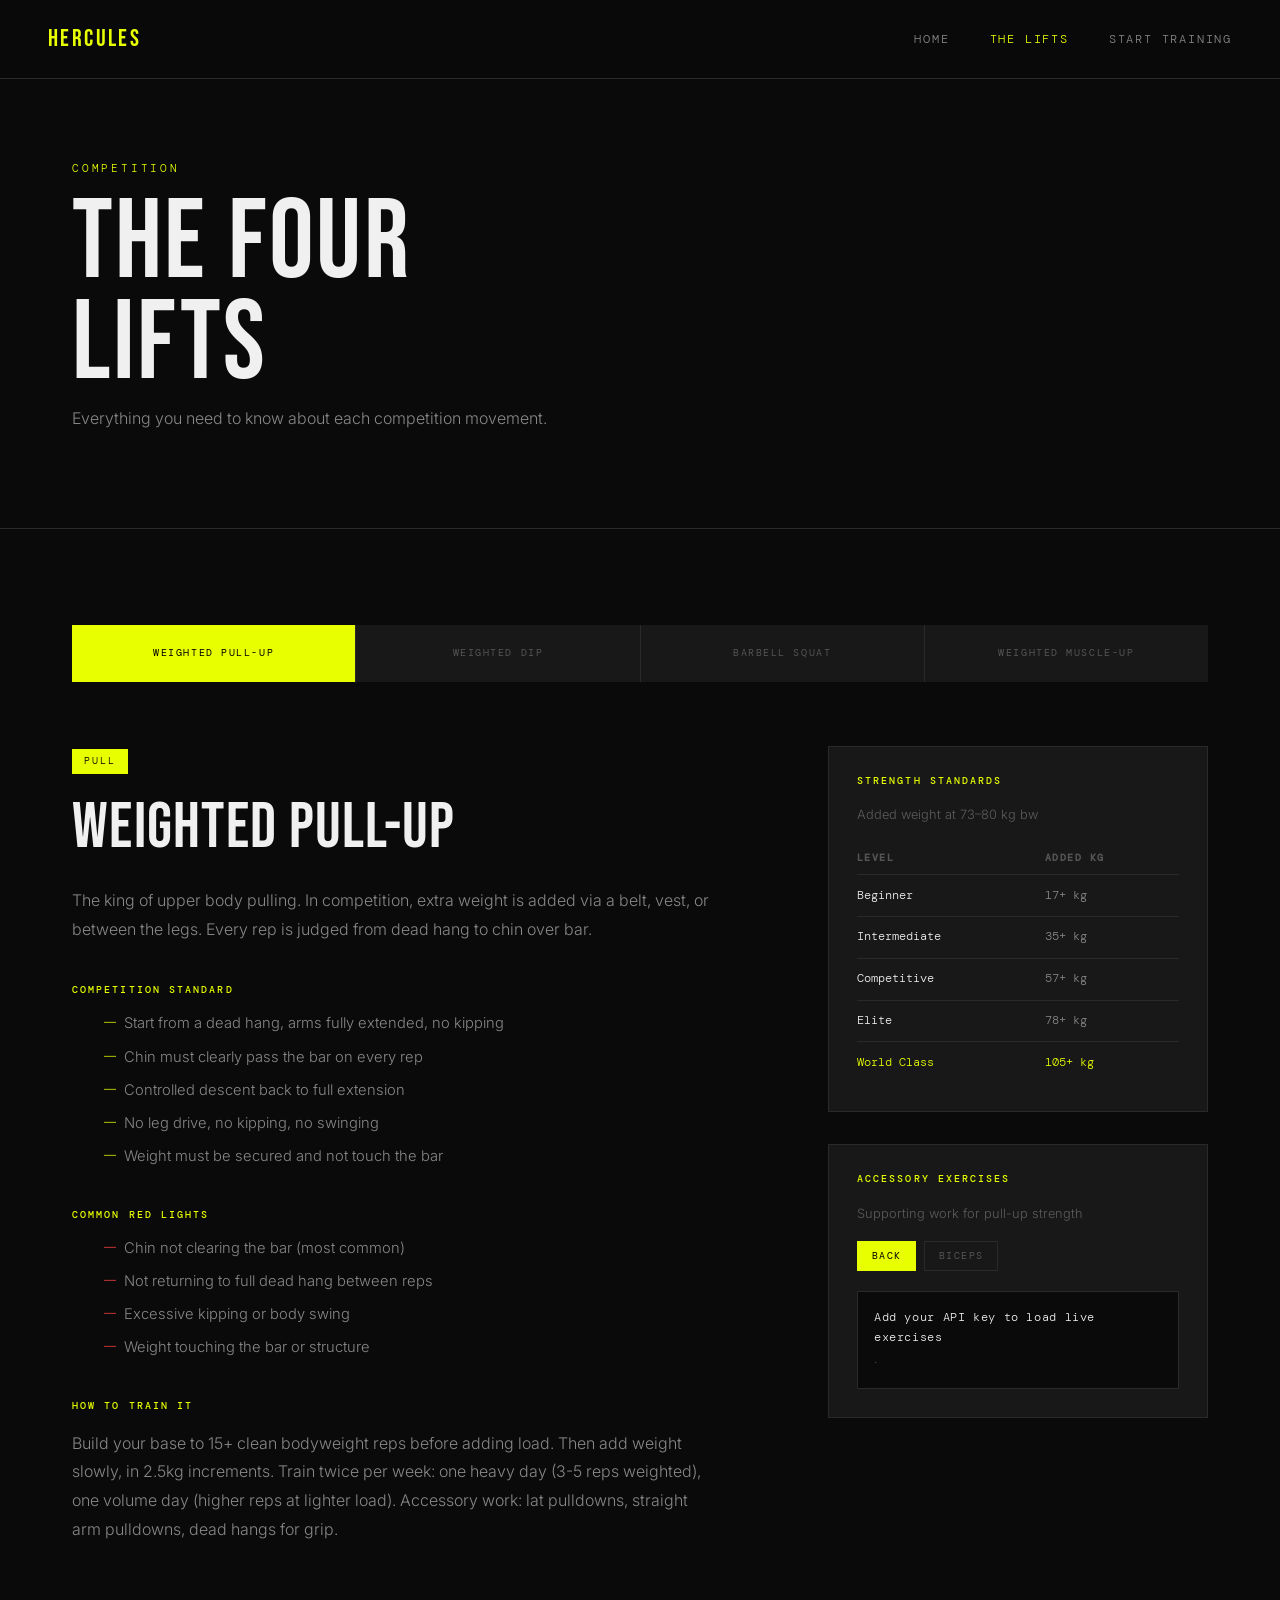
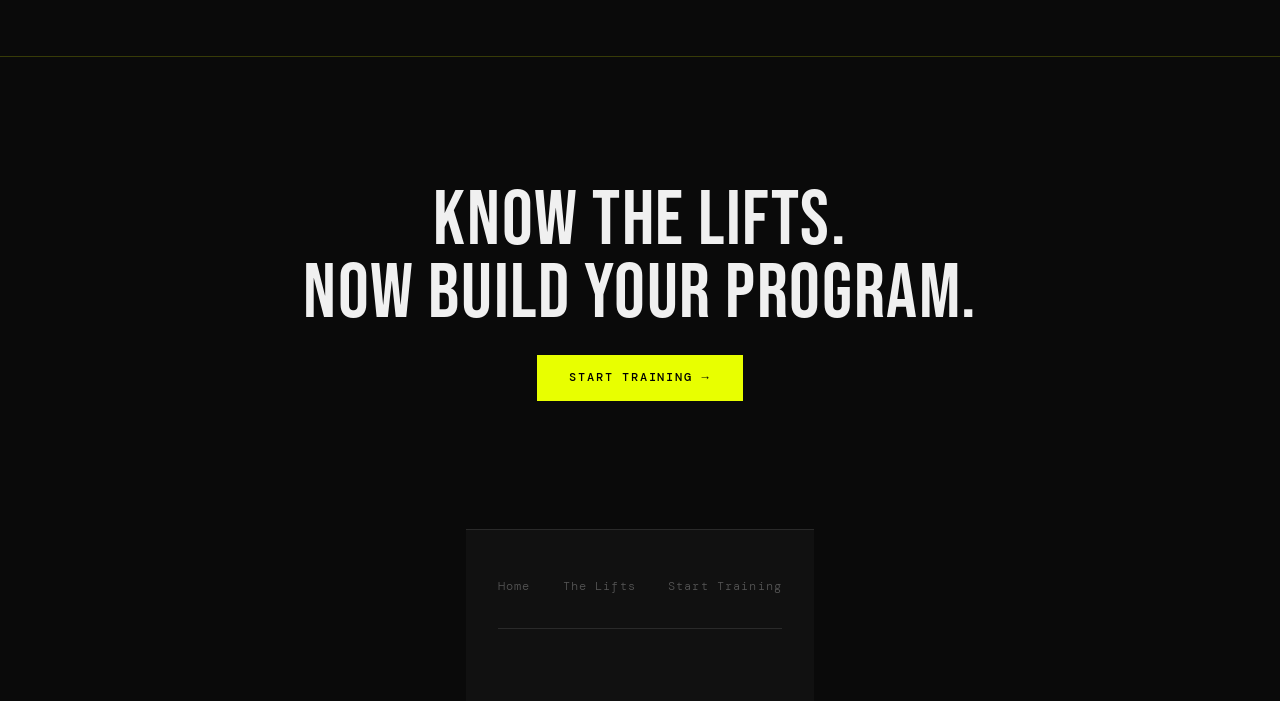
==== commit 11deba90: "fixed tools to give more useful warmups/rest" ====
--- a/lifts.html
+++ b/lifts.html
@@ -3,7 +3,7 @@
 <head>
   <meta charset="UTF-8" />
   <meta name="viewport" content="width=device-width, initial-scale=1.0" />
-  <title>The Four Lifts — STREETLIFTING</title>
+  <title>The Four Lifts | STREETLIFTING</title>
   <link rel="stylesheet" href="https://cdn.jsdelivr.net/npm/bootstrap@5.3.3/dist/css/bootstrap.min.css" />
   <link rel="stylesheet" href="css/style.css" />
   <link href="https://fonts.googleapis.com/css2?family=Bebas+Neue&family=DM+Mono:wght@400;500&family=Inter:wght@300;400;500&display=swap" rel="stylesheet" />
@@ -55,7 +55,7 @@
             <div class="detail-block">
               <h4 class="detail-heading">COMPETITION STANDARD</h4>
               <ul class="standards-list">
-                <li>Start from a dead hang — arms fully extended, no kipping</li>
+                <li>Start from a dead hang, arms fully extended, no kipping</li>
                 <li>Chin must clearly pass the bar on every rep</li>
                 <li>Controlled descent back to full extension</li>
                 <li>No leg drive, no kipping, no swinging</li>
@@ -75,7 +75,7 @@
 
             <div class="detail-block">
               <h4 class="detail-heading">HOW TO TRAIN IT</h4>
-              <p class="body-text">Build your base to 15+ clean bodyweight reps before adding load. Then add weight slowly — 2.5kg increments. Train twice per week: one heavy day (3-5 reps weighted), one volume day (higher reps at lighter load). Accessory work: lat pulldowns, straight arm pulldowns, dead hangs for grip.</p>
+              <p class="body-text">Build your base to 15+ clean bodyweight reps before adding load. Then add weight slowly, in 2.5kg increments. Train twice per week: one heavy day (3-5 reps weighted), one volume day (higher reps at lighter load). Accessory work: lat pulldowns, straight arm pulldowns, dead hangs for grip.</p>
             </div>
           </div>
 
@@ -124,10 +124,10 @@
             <div class="detail-block">
               <h4 class="detail-heading">COMPETITION STANDARD</h4>
               <ul class="standards-list">
-                <li>Start at full lockout — arms completely straight</li>
+                <li>Start at full lockout, arms completely straight</li>
                 <li>Lower until upper arm is parallel to the ground (90° at elbow)</li>
-                <li>Return to full lockout — no partial reps</li>
-                <li>Body stays controlled — no excessive forward lean</li>
+                <li>Return to full lockout, no partial reps</li>
+                <li>Body stays controlled, no excessive forward lean</li>
                 <li>Feet must not touch the bars or ground</li>
               </ul>
             </div>
@@ -187,7 +187,7 @@
           <div class="lift-detail-main">
             <div class="lift-badge">LEGS</div>
             <h2 class="lift-detail-title">BARBELL SQUAT</h2>
-            <p class="body-text">The raw strength anchor of streetlifting. A back squat judged to competition depth — hip crease below knee. Often the lift that separates the competitors from the contenders.</p>
+            <p class="body-text">The raw strength anchor of streetlifting. A back squat judged to competition depth, hip crease below knee. Often the lift that separates the competitors from the contenders.</p>
 
             <div class="detail-block">
               <h4 class="detail-heading">COMPETITION STANDARD</h4>
@@ -212,7 +212,7 @@
 
             <div class="detail-block">
               <h4 class="detail-heading">HOW TO TRAIN IT</h4>
-              <p class="body-text">Train depth from day one — never squat to a box that's too high. Program linear progression: add 2.5–5kg per session when you're newer. Run 3–5 rep sets for competition prep. Accessory: Romanian deadlifts, leg press, Bulgarian split squats, core work.</p>
+              <p class="body-text">Train depth from day one; never squat to a box that's too high. Program linear progression: add 2.5–5kg per session when you're newer. Run 3–5 rep sets for competition prep. Accessory: Romanian deadlifts, leg press, Bulgarian split squats, core work.</p>
             </div>
           </div>
 
@@ -255,14 +255,14 @@
           <div class="lift-detail-main">
             <div class="lift-badge">SKILL</div>
             <h2 class="lift-detail-title">WEIGHTED MUSCLE-UP</h2>
-            <p class="body-text">The technical crown of the sport. A bar muscle-up performed with additional weight — requires both pulling and pushing strength, plus the transition. The hardest lift to judge cleanly.</p>
+            <p class="body-text">The technical crown of the sport. A bar muscle-up performed with additional weight, requiring both pulling and pushing strength plus the transition. The hardest lift to judge cleanly.</p>
 
             <div class="detail-block">
               <h4 class="detail-heading">COMPETITION STANDARD</h4>
               <ul class="standards-list">
                 <li>Start from dead hang</li>
                 <li>Pull through the bar to a full dip lockout at the top</li>
-                <li>No kipping — strict muscle-up only (federation dependent)</li>
+                <li>No kipping (strict muscle-up only, federation dependent)</li>
                 <li>Arms fully extended at the top before descent</li>
                 <li>Controlled return to dead hang</li>
               </ul>
@@ -280,7 +280,7 @@
 
             <div class="detail-block">
               <h4 class="detail-heading">HOW TO TRAIN IT</h4>
-              <p class="body-text">You need a strict muscle-up before adding any weight. Period. Build to 5+ clean bodyweight reps first. Then add 2.5kg at a time — transitions get harder fast with load. Train the pull and the dip separately at higher loads than your muscle-up max. Technique is everything here.</p>
+              <p class="body-text">You need a strict muscle-up before adding any weight. Period. Build to 5+ clean bodyweight reps first. Then add 2.5kg at a time; transitions get harder fast with load. Train the pull and the dip separately at higher loads than your muscle-up max. Technique is everything here.</p>
             </div>
           </div>
 
--- a/css/style.css
+++ b/css/style.css
@@ -571,15 +571,15 @@
 }
 
 .standards-list li::before {
-  content: '✓';
+  content: '—';
   position: absolute;
   left: 0;
-  color: var(--green);
+  color: var(--accent);
   font-size: 0.75rem;
 }
 
 .redlight-list li::before {
-  content: '✗';
+  content: '—';
   position: absolute;
   left: 0;
   color: var(--red);
@@ -841,6 +841,12 @@
 
 .program-result { margin-top: 2.5rem; animation: fadeUp 0.3s ease both; }
 
+.program-variants {
+  display: flex;
+  flex-direction: column;
+  gap: 3rem;
+}
+
 .program-result-header {
   margin-bottom: 2rem;
   padding-bottom: 1.5rem;
@@ -895,13 +901,19 @@
 
 .session-ex {
   display: flex;
+  flex-direction: column;
+  gap: 0.35rem;
+  padding-bottom: 0.75rem;
+  border-bottom: 1px solid var(--border);
+}
+
+.session-ex:last-child { border-bottom: none; }
+
+.session-ex-row {
+  display: flex;
   justify-content: space-between;
   align-items: baseline;
-  padding-bottom: 0.5rem;
-  border-bottom: 1px solid var(--border);
-}
-
-.session-ex:last-child { border-bottom: none; }
+}
 
 .session-ex-name {
   font-size: 0.85rem;
@@ -912,6 +924,8 @@
   font-family: var(--font-mono);
   font-size: 0.75rem;
   color: var(--accent);
+  flex-shrink: 0;
+  margin-left: 1rem;
 }
 
 .program-note {
@@ -983,4 +997,12 @@
 }
 
 /* Bootstrap override — kill purple */
-.btn { border-radius: 0; }+.btn { border-radius: 0; }
+
+/* Remove number input spinners */
+input[type=number]::-webkit-inner-spin-button,
+input[type=number]::-webkit-outer-spin-button {
+  -webkit-appearance: none;
+  margin: 0;
+}
+input[type=number] { -moz-appearance: textfield; appearance: textfield; }
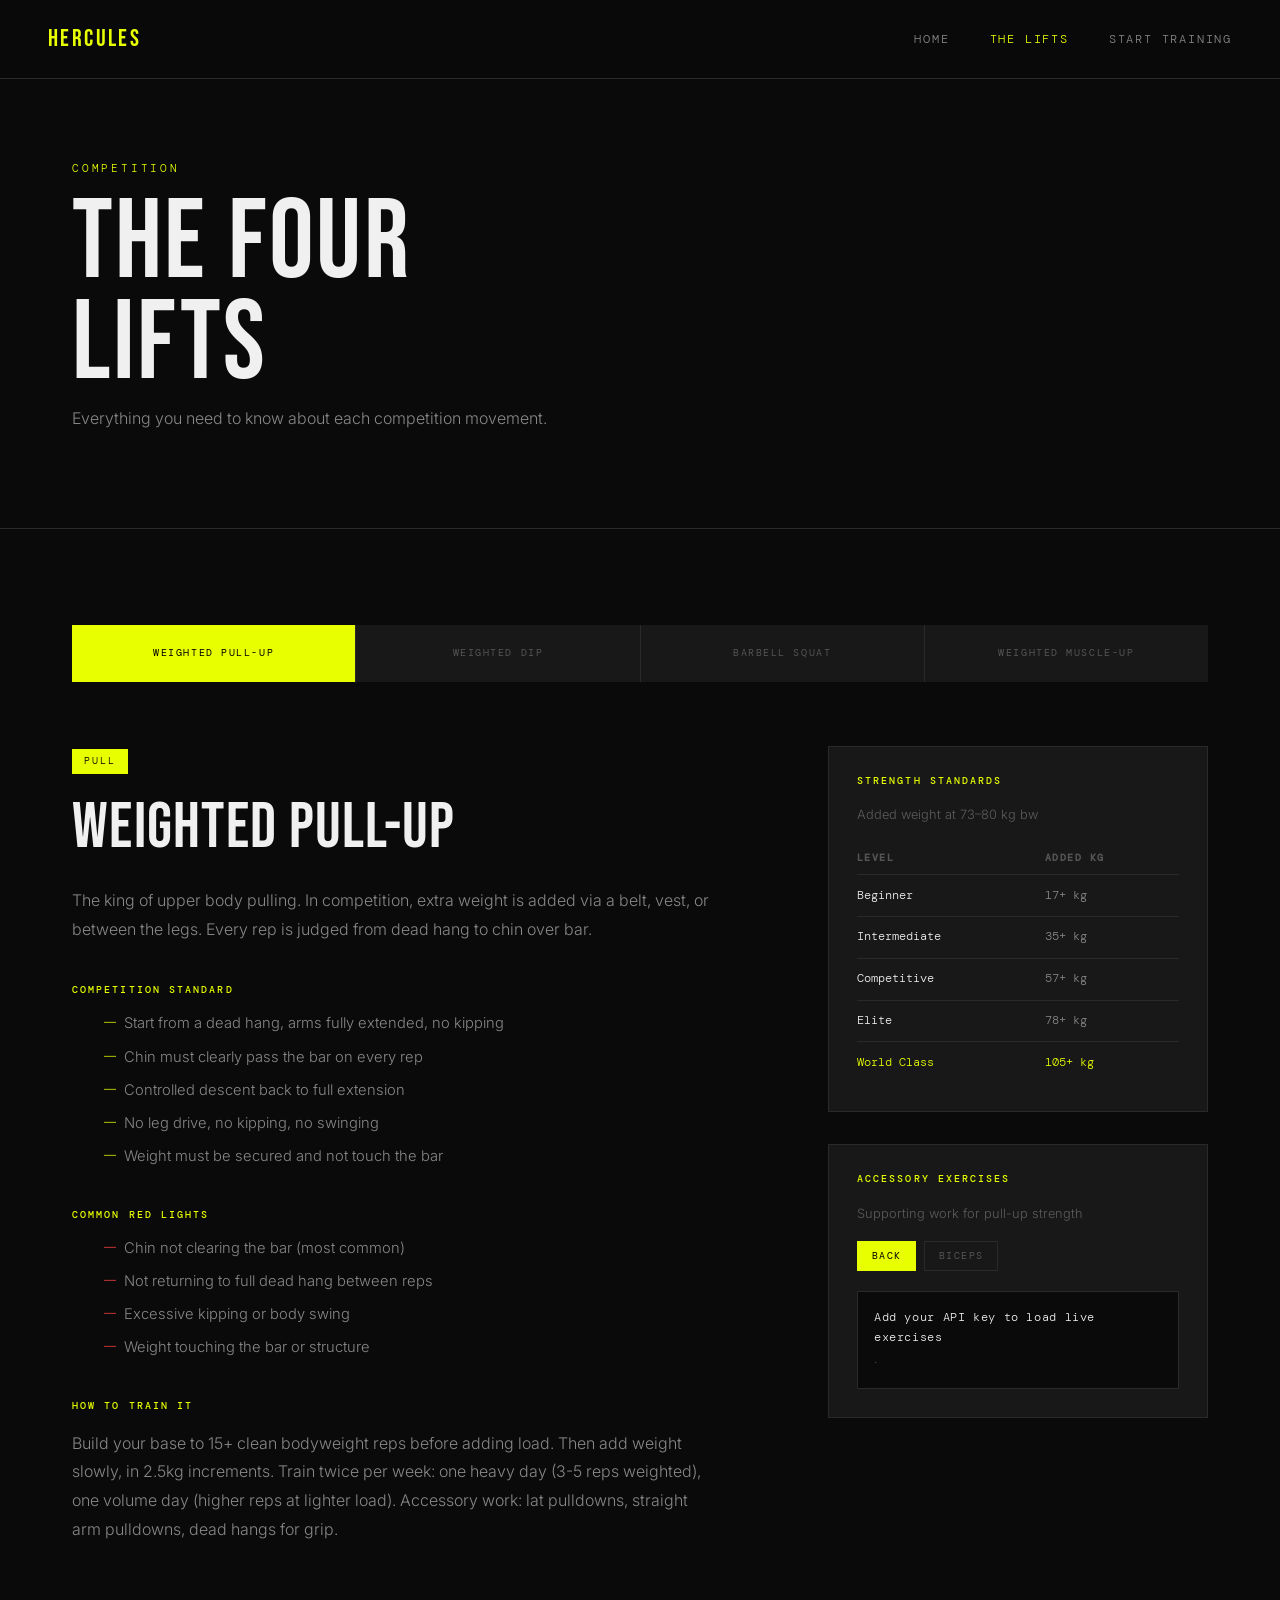
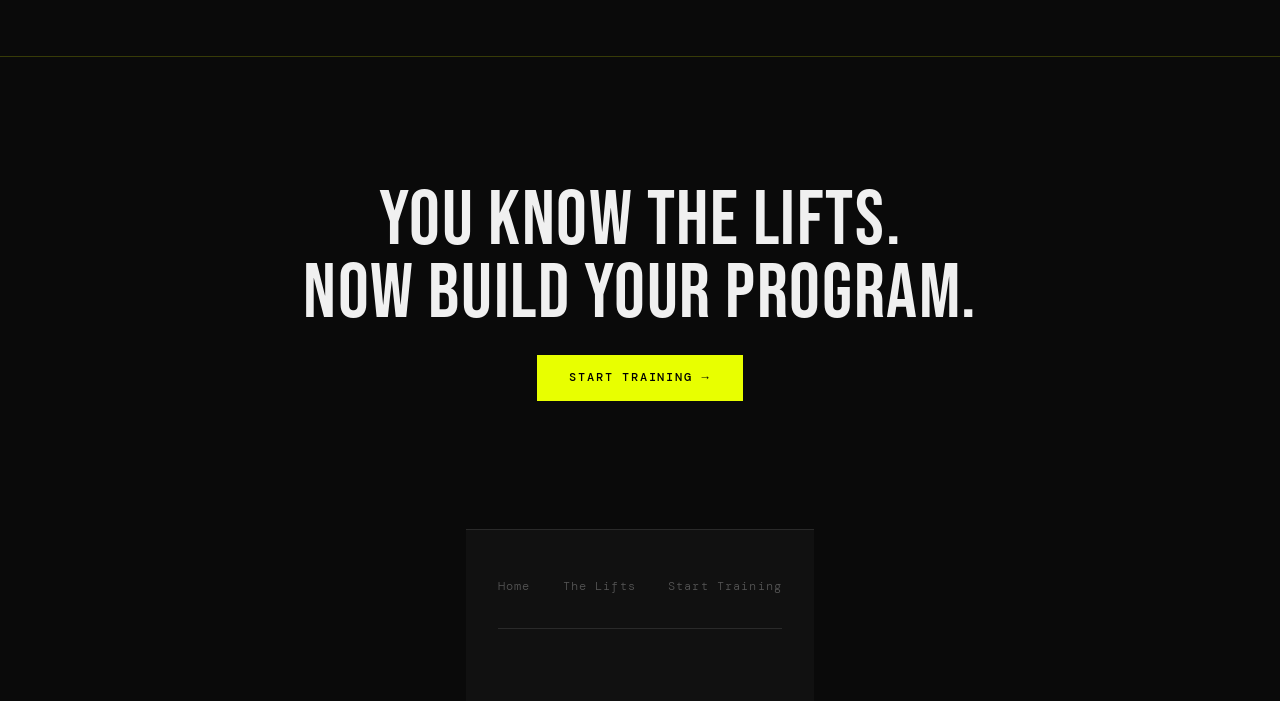
==== commit b0bd47b4: "fixed muscleup section" ====
--- a/lifts.html
+++ b/lifts.html
@@ -290,14 +290,14 @@
               <p class="body-text" style="font-size:0.8rem; opacity:0.6; margin-bottom:1rem;">Added weight (kg) at bodyweight 75–82kg</p>
               <table class="standards-table">
                 <thead>
-                  <tr><th>LEVEL</th><th>ADDED KG</th><th>WHAT IT MEANS</th></tr>
+                  <tr><th>LEVEL</th><th>ADDED KG</th></tr>
                 </thead>
                 <tbody>
-                  <tr><td>Beginner</td><td>BW only</td><td>Mastering technique</td></tr>
-                  <tr><td>Intermediate</td><td>5–20 kg</td><td>Building loaded strength</td></tr>
-                  <tr><td>Competitive</td><td>20–35 kg</td><td>Podium contender</td></tr>
-                  <tr><td>Elite</td><td>35–50 kg</td><td>National level</td></tr>
-                  <tr><td>World Class</td><td>50 kg+</td><td>Top of the sport</td></tr>
+                  <tr><td>Beginner</td><td>BW only</td></tr>
+                  <tr><td>Intermediate</td><td>5–20 kg</td></tr>
+                  <tr><td>Competitive</td><td>20–35 kg</td></tr>
+                  <tr><td>Elite</td><td>35–50 kg</td></tr>
+                  <tr><td>World Class</td><td>50 kg+</td></tr>
                 </tbody>
               </table>
             </div>
@@ -322,7 +322,7 @@
 
   <section class="section-cta">
     <div class="container-sl text-center">
-      <h2 class="section-title">KNOW THE LIFTS.<br/>NOW BUILD YOUR PROGRAM.</h2>
+      <h2 class="section-title">YOU KNOW THE LIFTS.<br/>NOW BUILD YOUR PROGRAM.</h2>
       <a href="start.html" class="btn-primary-sl">START TRAINING →</a>
     </div>
   </section>
--- a/css/style.css
+++ b/css/style.css
@@ -369,8 +369,21 @@
   text-align: center;
 }
 
+.split-image {
+  position: relative;
+}
+
+.split-img {
+  width: 80%;
+  height: 80%;
+  object-fit: cover;
+  display: block;
+  filter: grayscale(20%);
+}
+
 @media (max-width: 900px) {
   .split-layout { grid-template-columns: 1fr; gap: 3rem; }
+  .split-image { max-height: 400px; overflow: hidden; }
 }
 
 /* ============================================
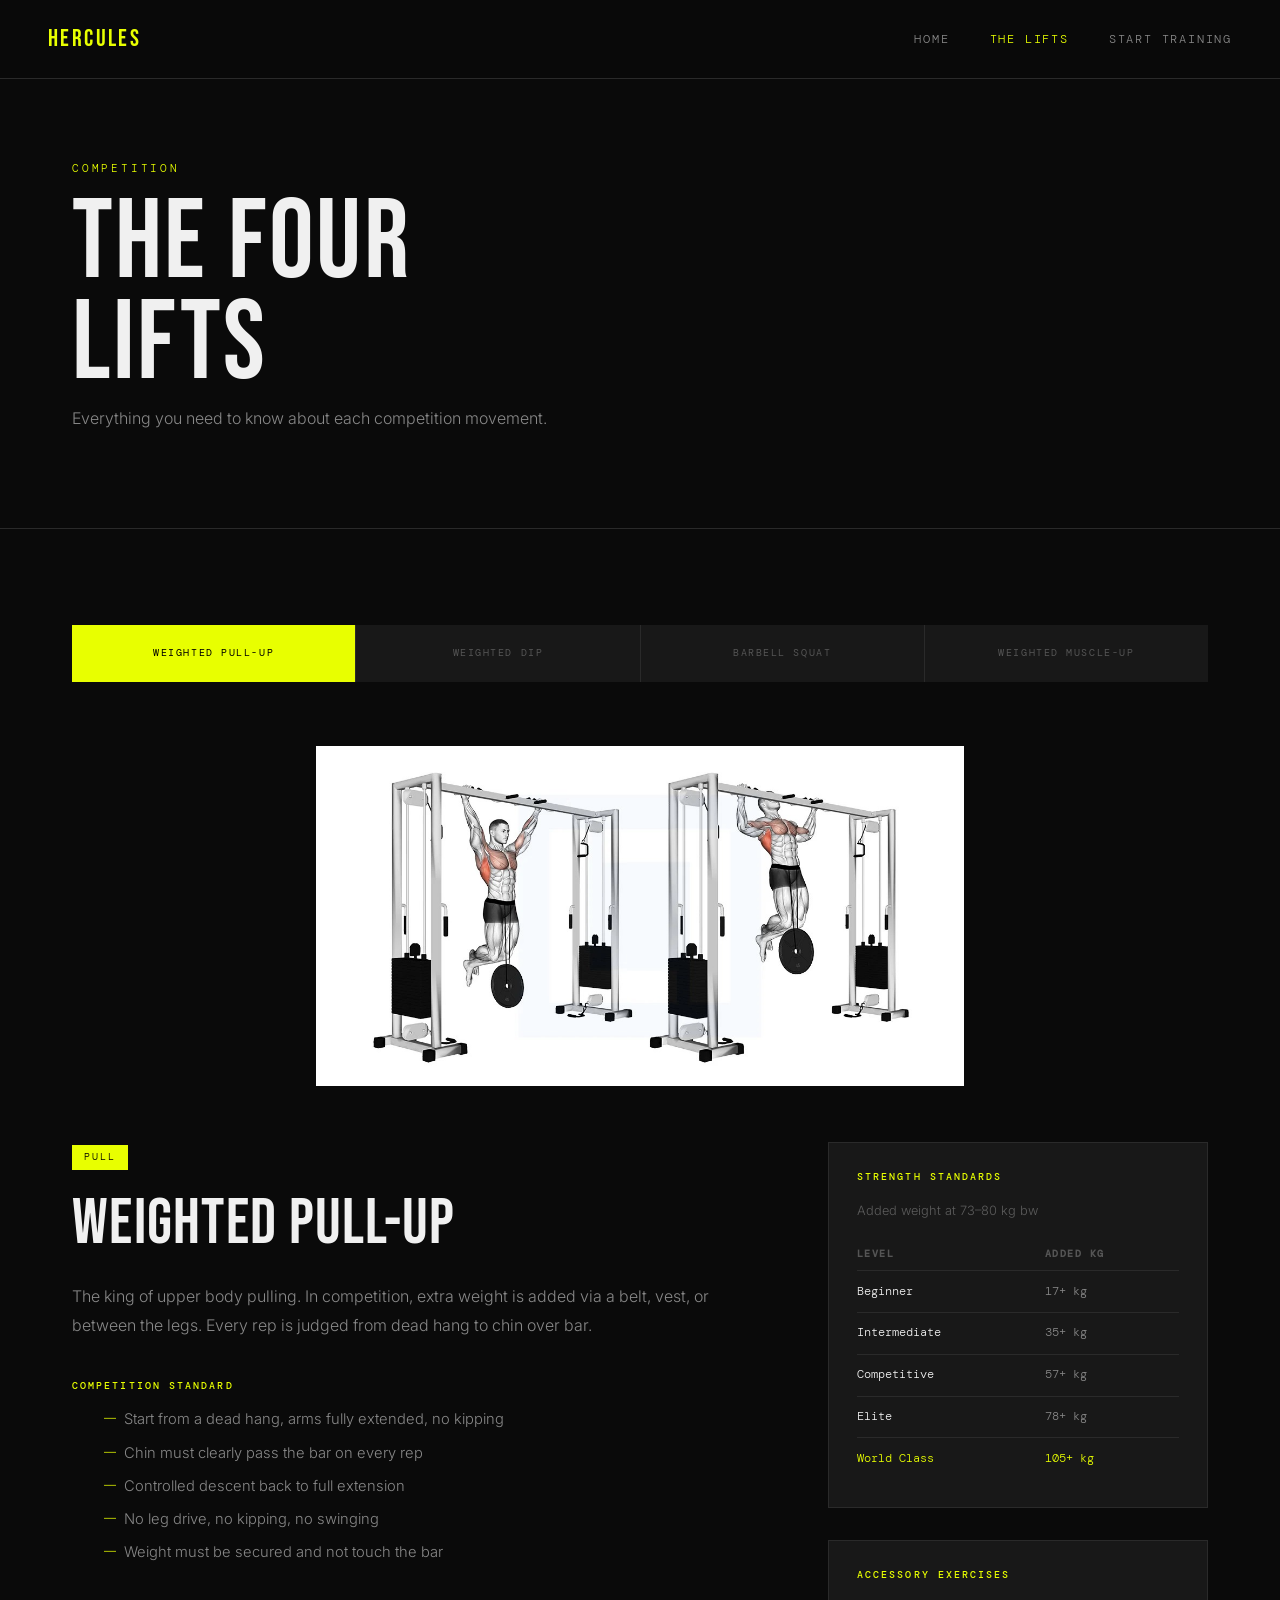
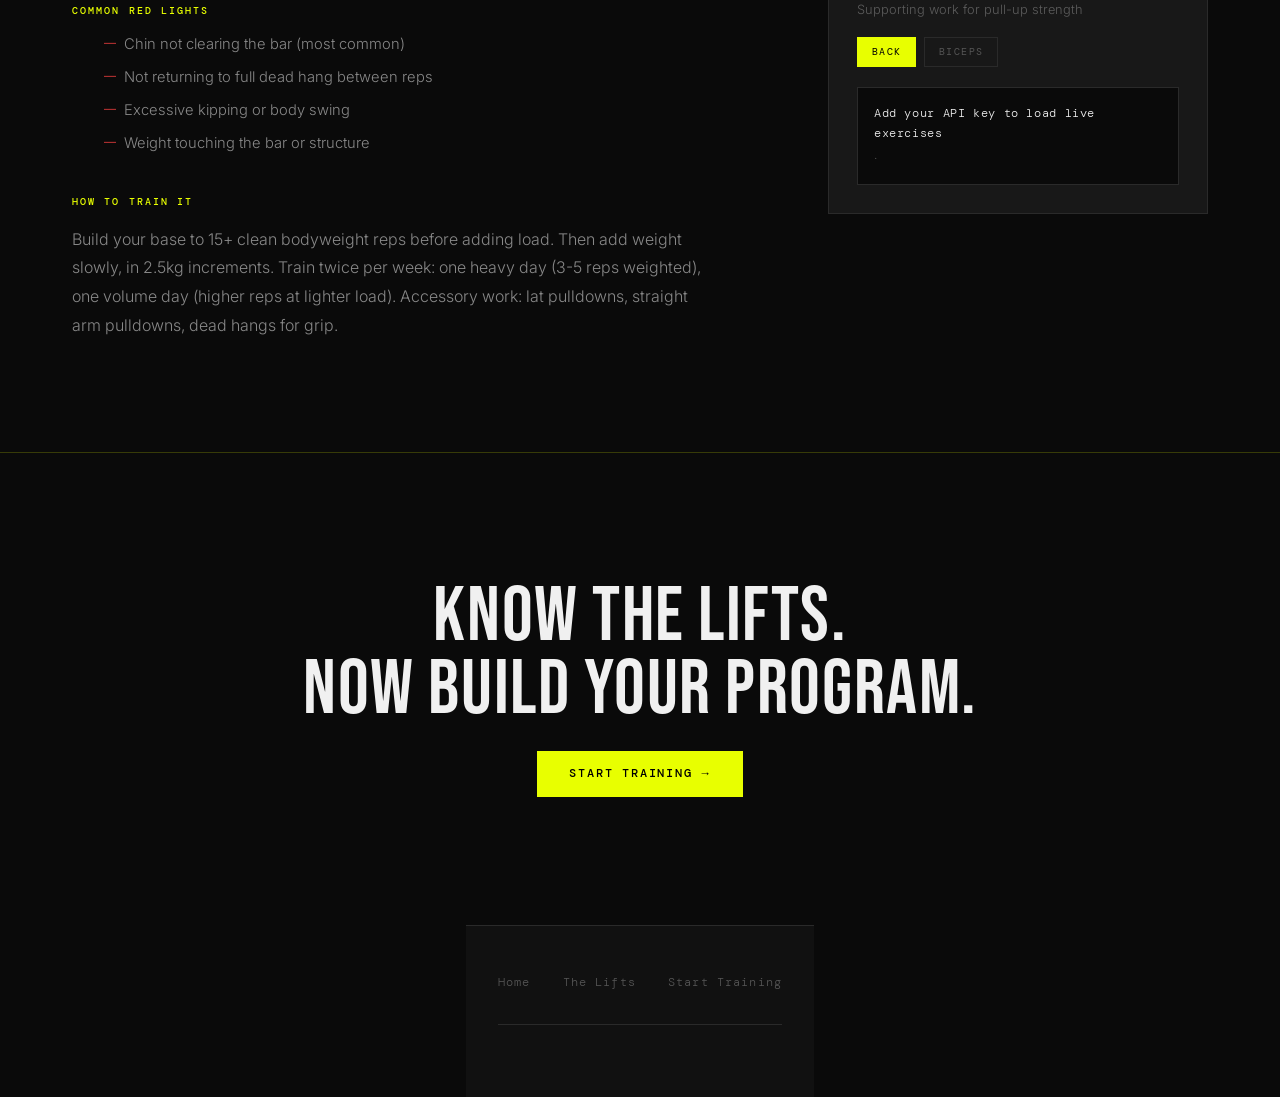
==== commit cc95aa74: "added more images" ====
--- a/lifts.html
+++ b/lifts.html
@@ -46,6 +46,7 @@
 
       <!-- PULL-UP PANEL -->
       <div class="lift-panel active" id="panel-pullup">
+        <img src="images/pullup.jpeg" alt="Weighted Pull-up" class="lift-panel-img" />
         <div class="lift-detail-layout">
           <div class="lift-detail-main">
             <div class="lift-badge">PULL</div>
@@ -115,6 +116,7 @@
 
       <!-- DIP PANEL -->
       <div class="lift-panel" id="panel-dip">
+        <img src="images/dips.jpg" alt="Weighted Dip" class="lift-panel-img" />
         <div class="lift-detail-layout">
           <div class="lift-detail-main">
             <div class="lift-badge">PUSH</div>
@@ -183,6 +185,7 @@
 
       <!-- SQUAT PANEL -->
       <div class="lift-panel" id="panel-squat">
+        <img src="images/squats.jpg" alt="Barbell Squat" class="lift-panel-img" />
         <div class="lift-detail-layout">
           <div class="lift-detail-main">
             <div class="lift-badge">LEGS</div>
@@ -251,6 +254,7 @@
 
       <!-- MUSCLE-UP PANEL -->
       <div class="lift-panel" id="panel-muscleup">
+        <img src="images/mu.jpeg" alt="Weighted Muscle-up" class="lift-panel-img" />
         <div class="lift-detail-layout">
           <div class="lift-detail-main">
             <div class="lift-badge">SKILL</div>
@@ -322,7 +326,7 @@
 
   <section class="section-cta">
     <div class="container-sl text-center">
-      <h2 class="section-title">YOU KNOW THE LIFTS.<br/>NOW BUILD YOUR PROGRAM.</h2>
+      <h2 class="section-title">KNOW THE LIFTS.<br/>NOW BUILD YOUR PROGRAM.</h2>
       <a href="start.html" class="btn-primary-sl">START TRAINING →</a>
     </div>
   </section>
--- a/css/style.css
+++ b/css/style.css
@@ -528,6 +528,16 @@
 .lift-panel { display: none; }
 .lift-panel.active { display: block; animation: fadeUp 0.3s ease both; }
 
+.lift-panel-img {
+  width: 100%;
+  height: 340px;
+  object-fit: contain;
+  display: block;
+  margin-bottom: 3.5rem;
+  filter: grayscale(15%);
+  background: var(--bg-black);
+}
+
 .lift-detail-layout {
   display: grid;
   grid-template-columns: 1fr 380px;
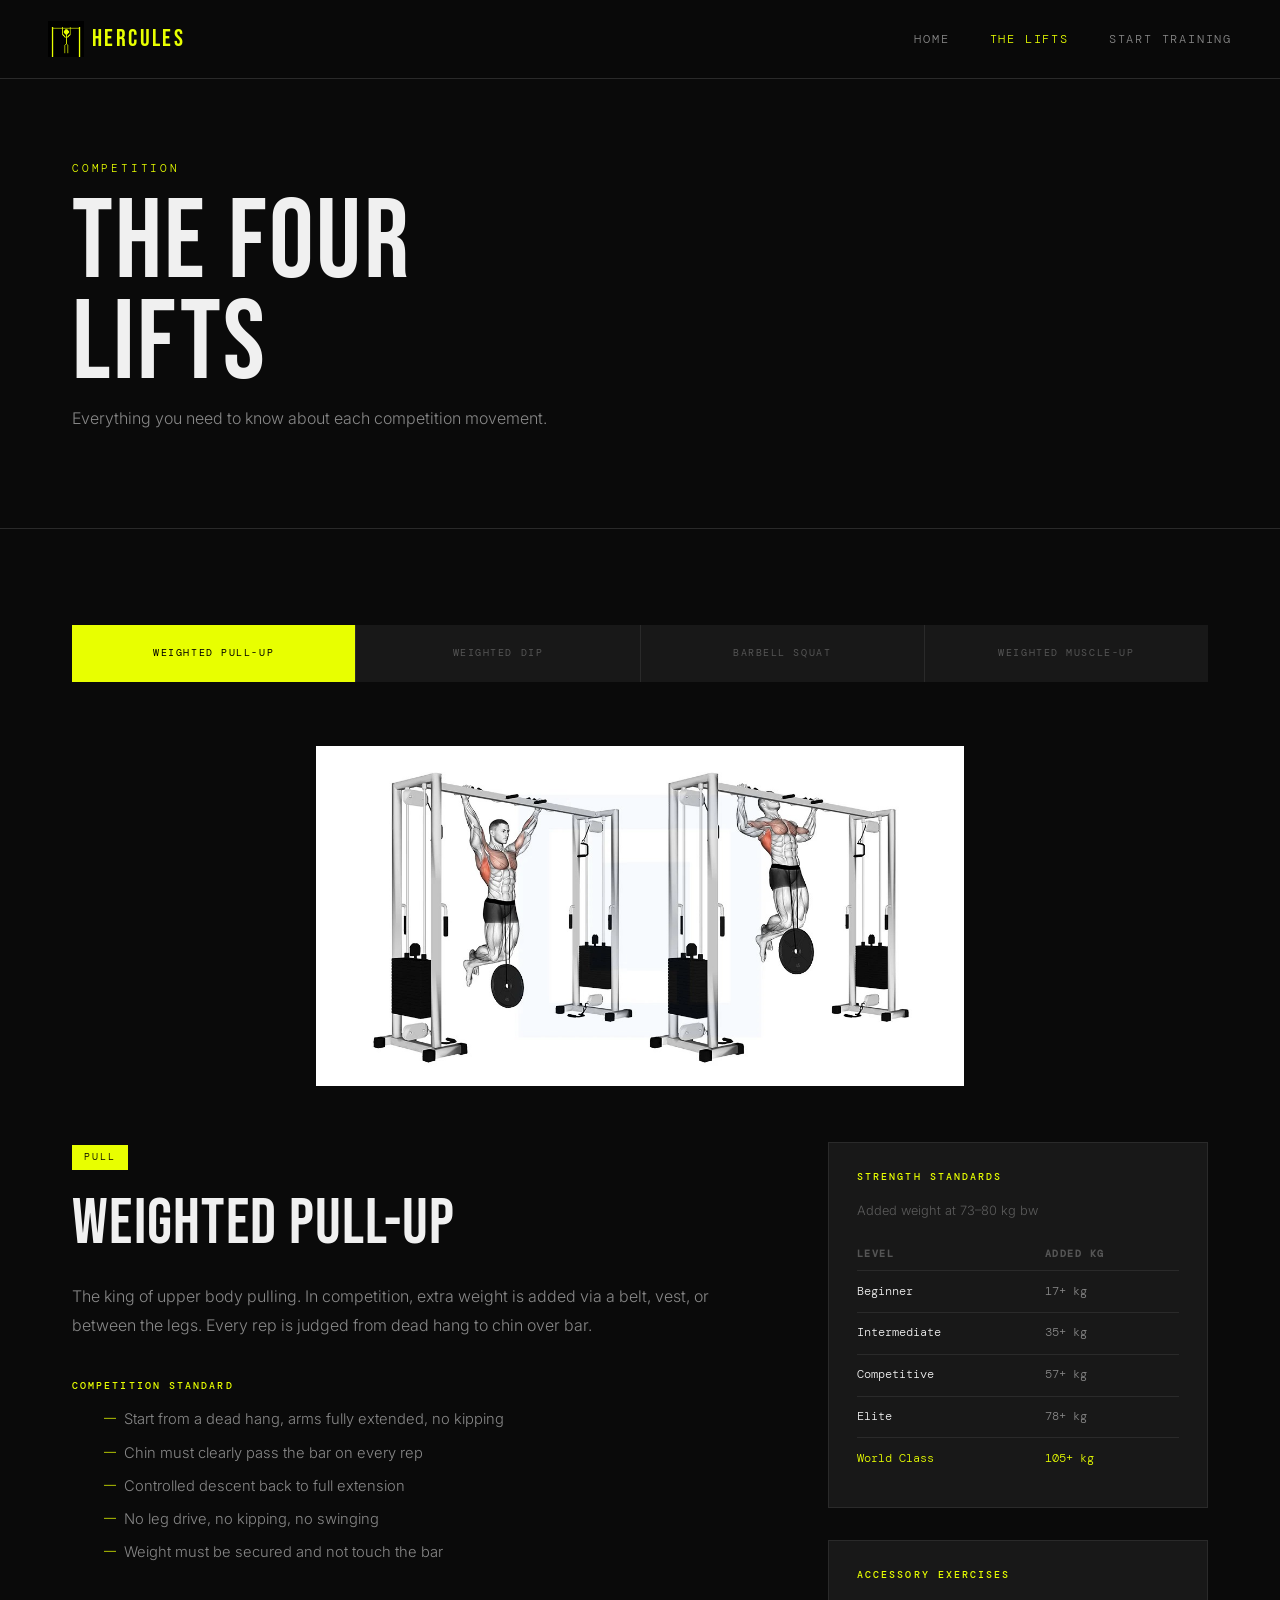
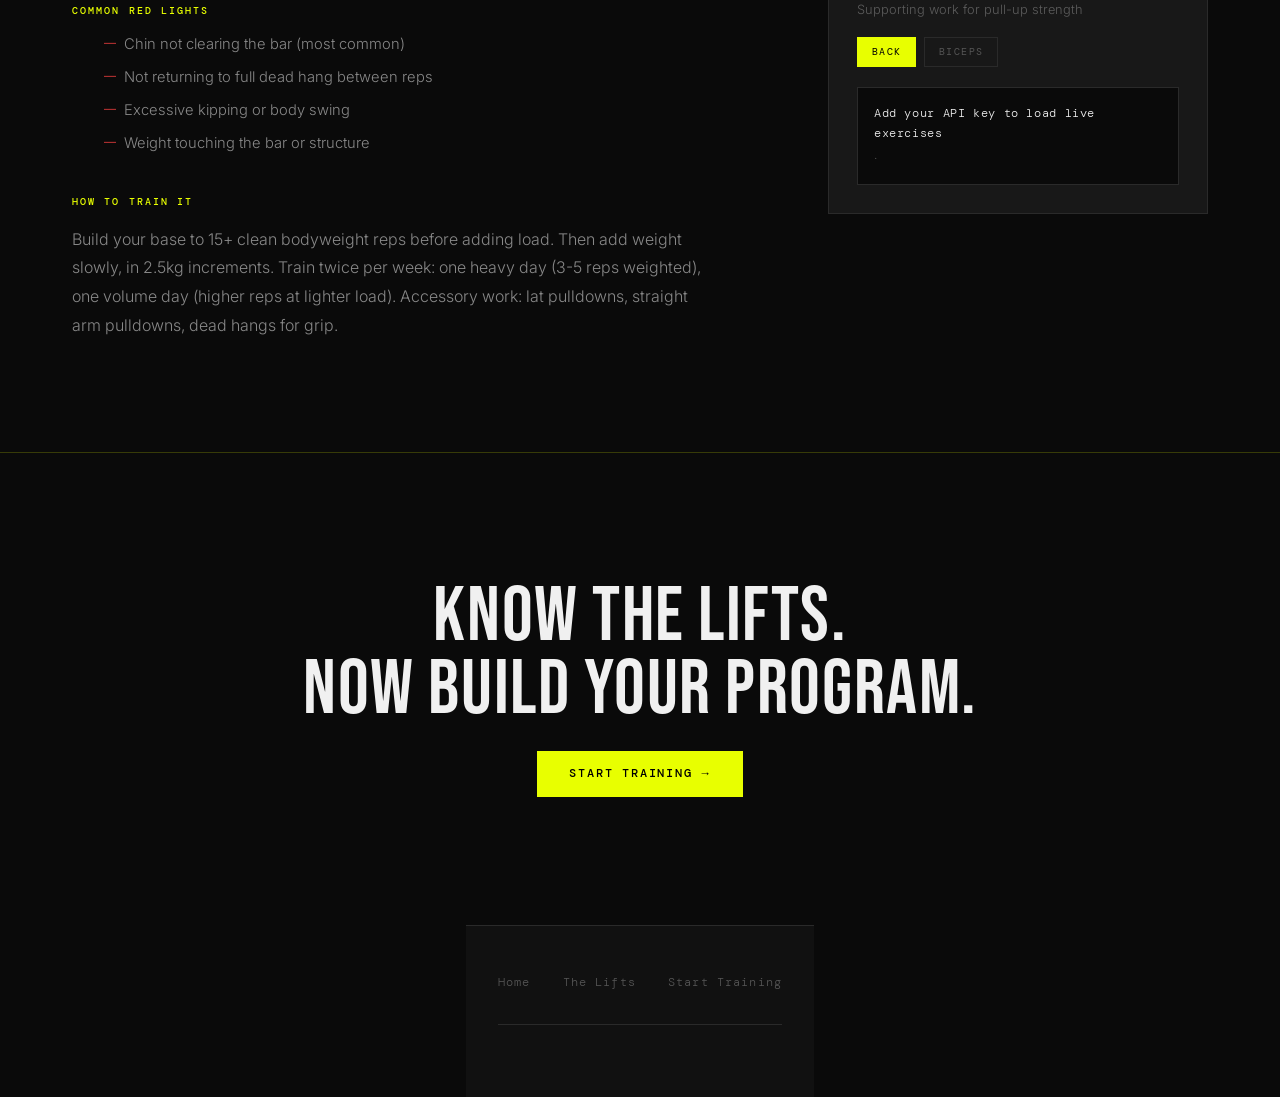
==== commit cce8d6aa: "added icon on the website" ====
--- a/lifts.html
+++ b/lifts.html
@@ -4,6 +4,7 @@
   <meta charset="UTF-8" />
   <meta name="viewport" content="width=device-width, initial-scale=1.0" />
   <title>The Four Lifts | STREETLIFTING</title>
+  <link rel="icon" href="favicon.ico" />
   <link rel="stylesheet" href="https://cdn.jsdelivr.net/npm/bootstrap@5.3.3/dist/css/bootstrap.min.css" />
   <link rel="stylesheet" href="css/style.css" />
   <link href="https://fonts.googleapis.com/css2?family=Bebas+Neue&family=DM+Mono:wght@400;500&family=Inter:wght@300;400;500&display=swap" rel="stylesheet" />
@@ -11,7 +12,7 @@
 <body>
 
   <nav class="site-nav" id="navbar">
-    <a href="index.html" class="nav-logo">HERCULES</a>
+    <a href="index.html" class="nav-logo"><img src="favicon.ico" class="nav-logo-icon" alt="" />HERCULES</a>
     <div class="nav-links">
       <a href="index.html">HOME</a>
       <a href="lifts.html" class="active">THE LIFTS</a>
--- a/css/style.css
+++ b/css/style.css
@@ -63,6 +63,15 @@
   letter-spacing: 0.1em;
   color: var(--accent);
   text-decoration: none;
+  display: flex;
+  align-items: center;
+  gap: 0.5rem;
+}
+
+.nav-logo-icon {
+  width: 36px;
+  height: 36px;
+  object-fit: contain;
 }
 
 .nav-links {
